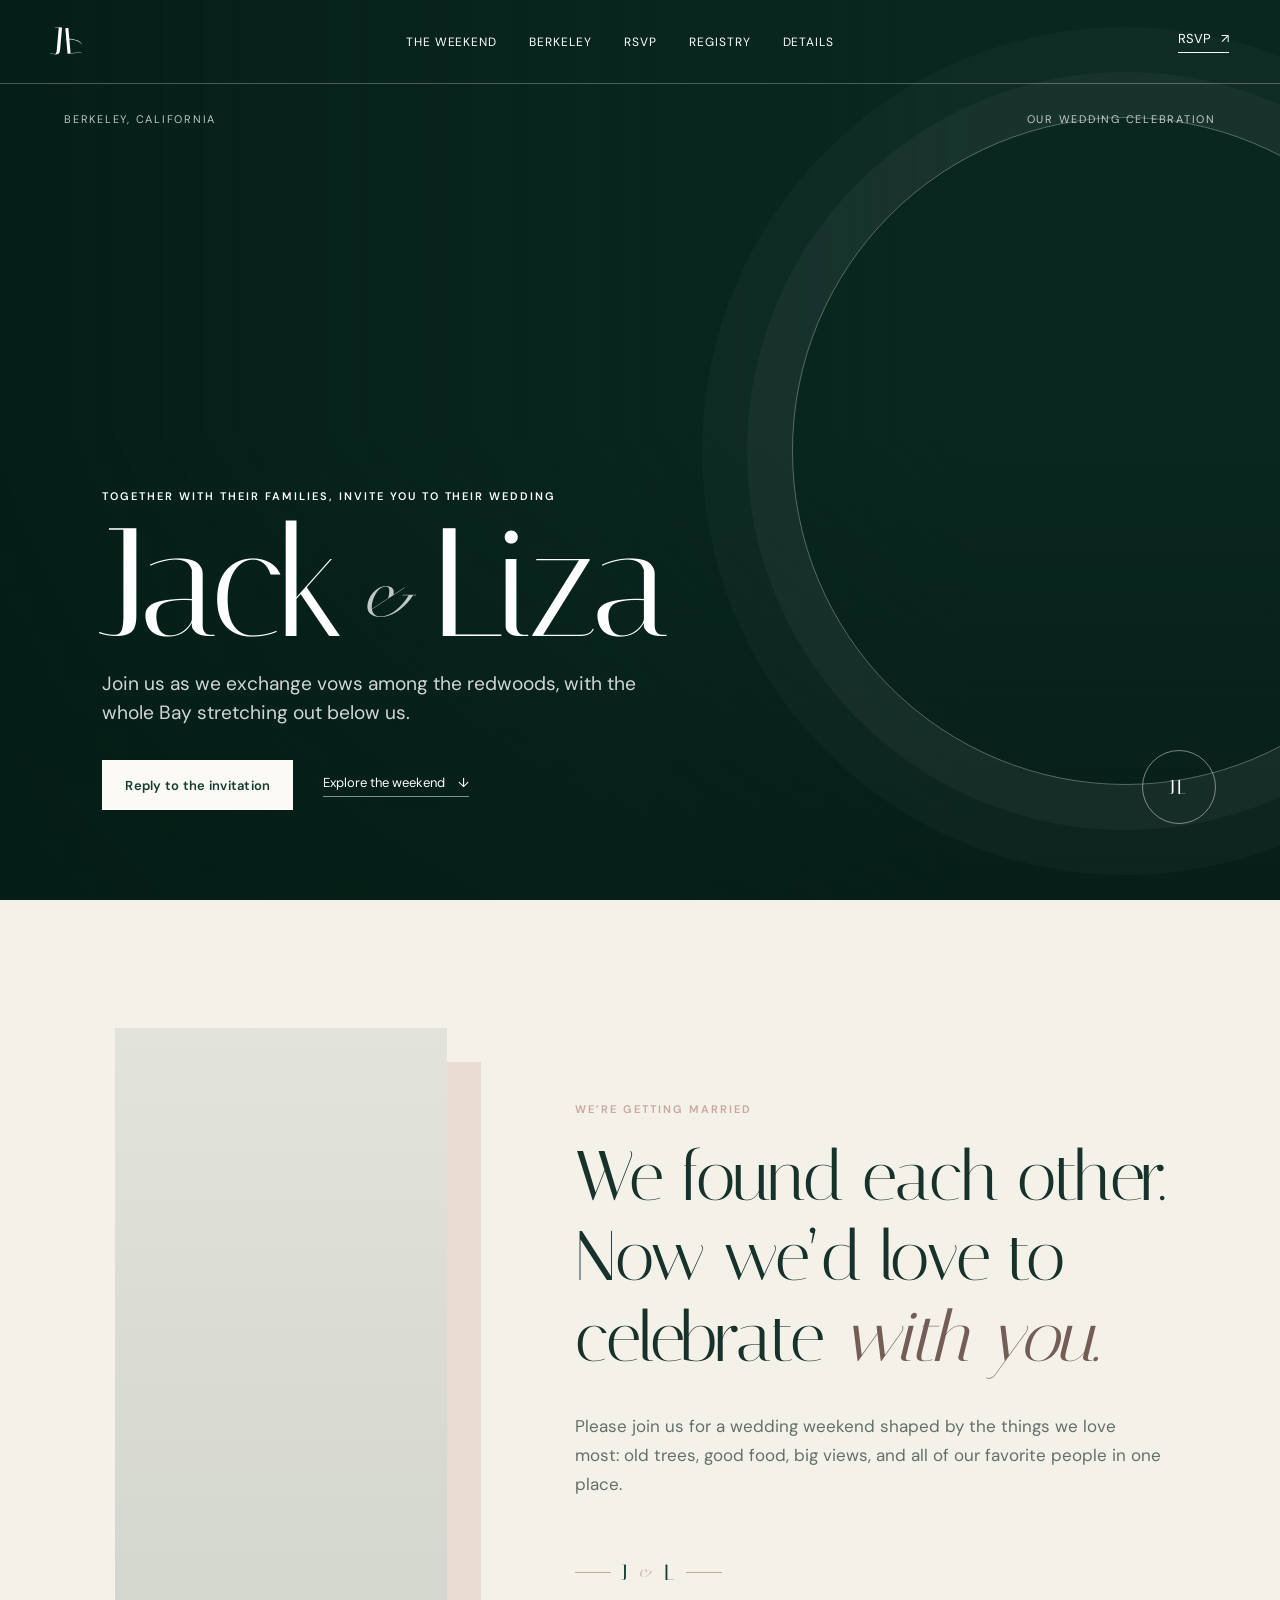
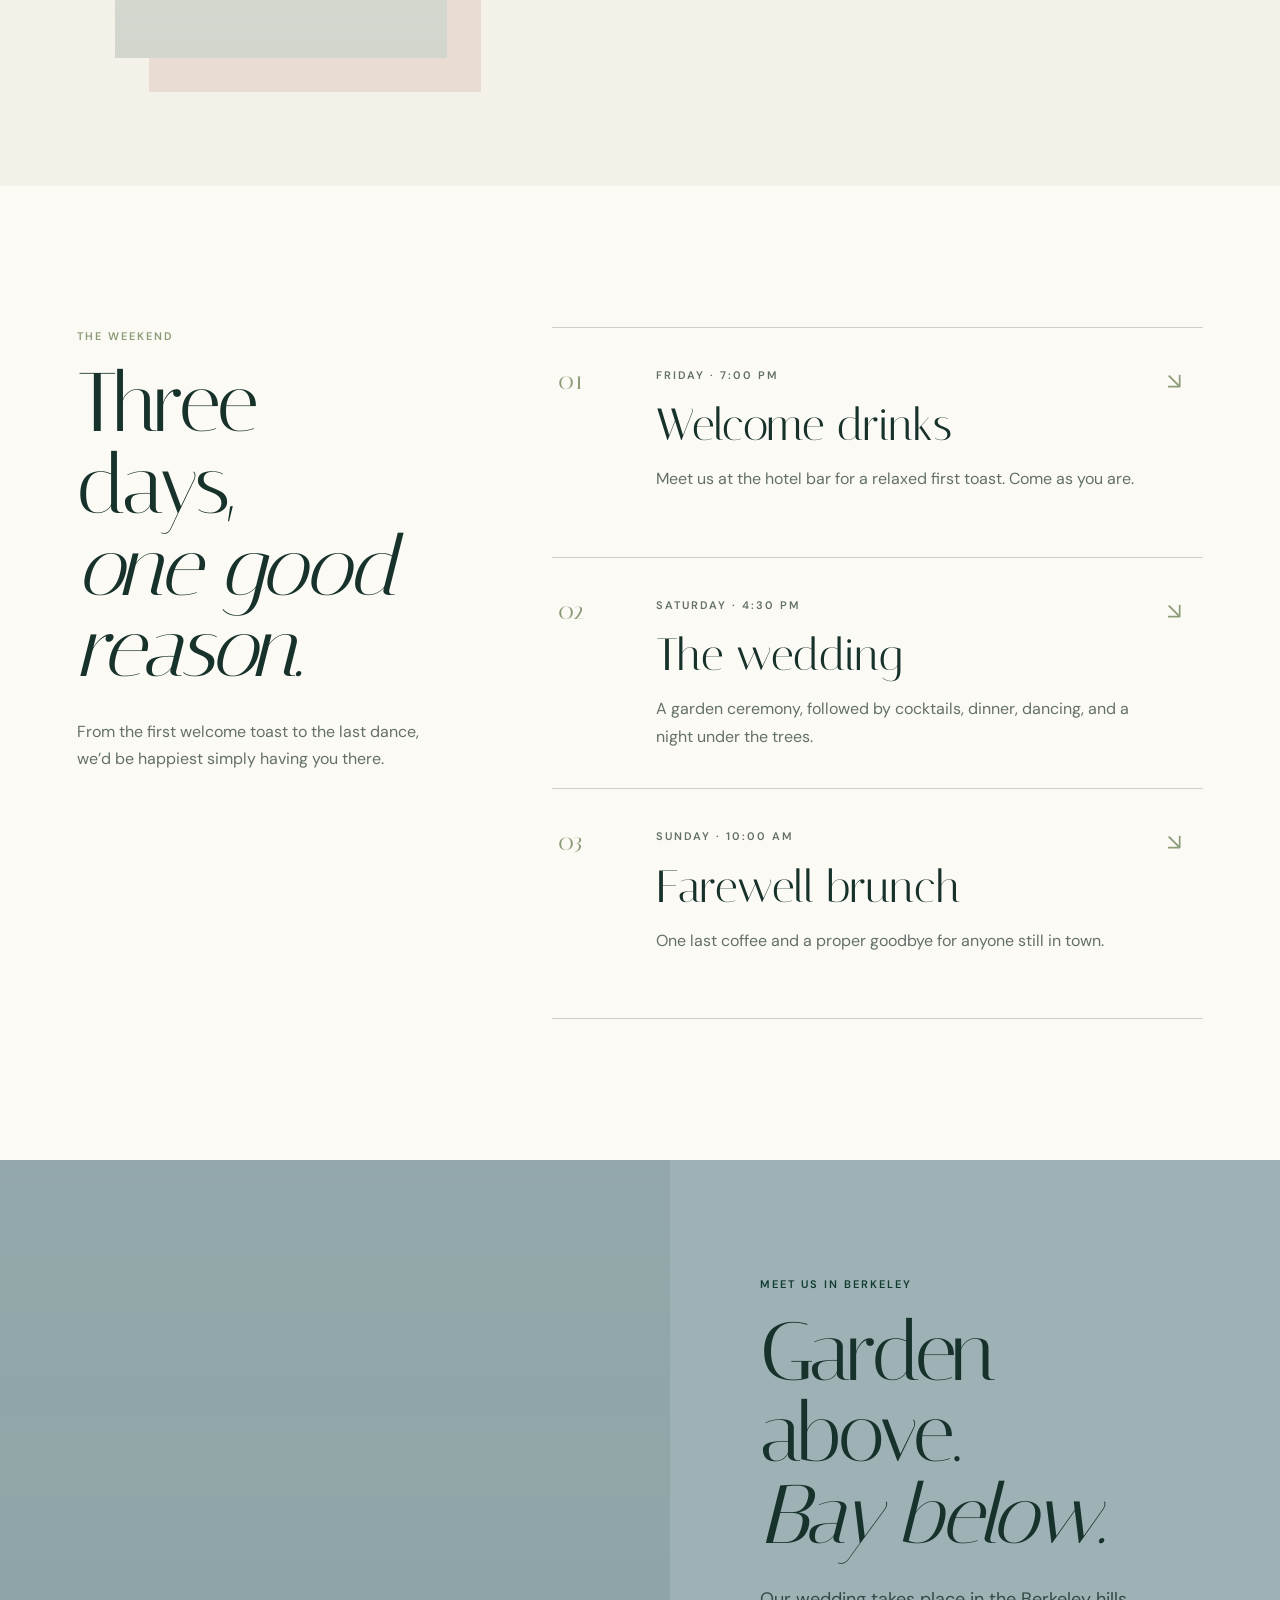
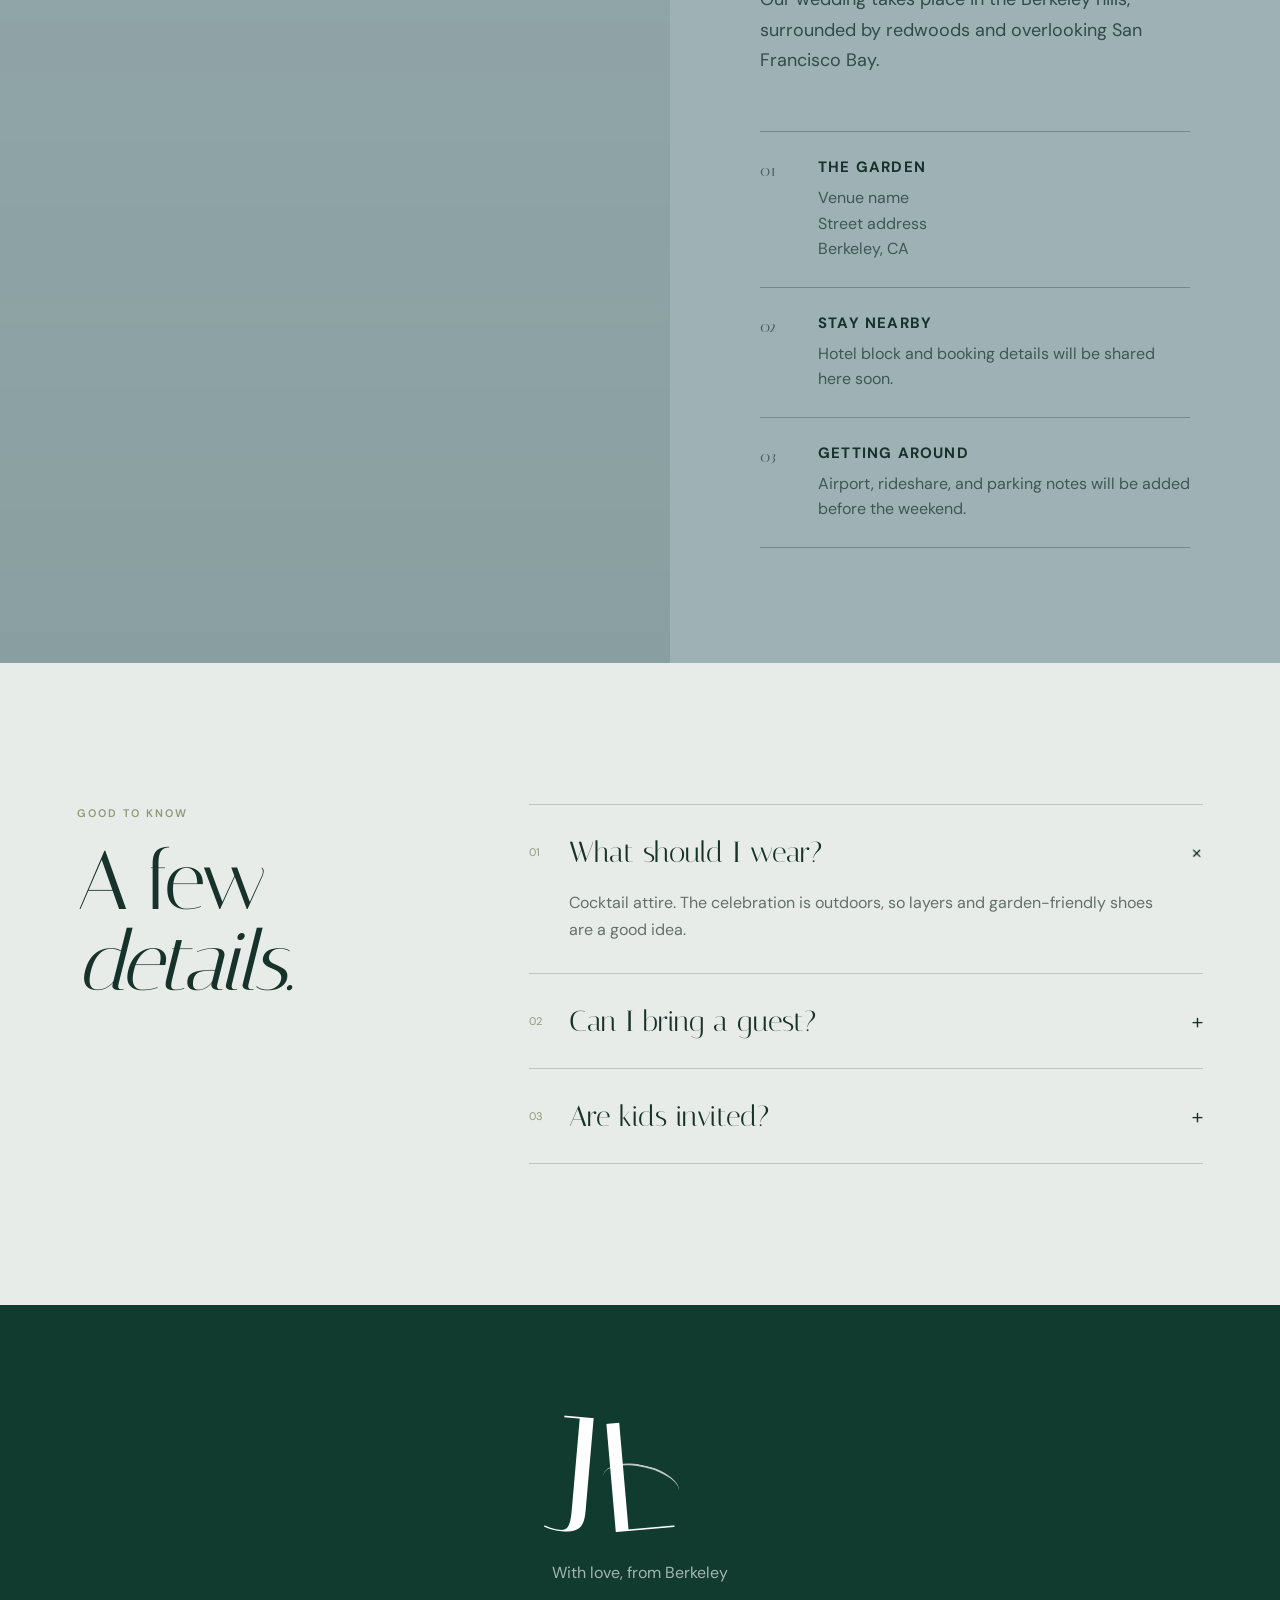
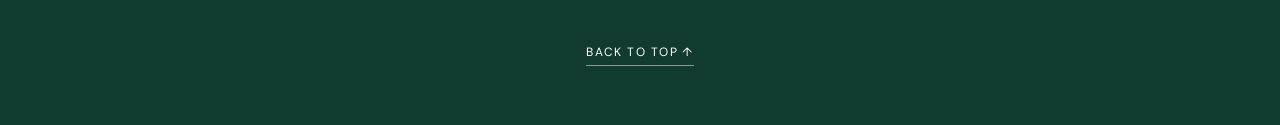
==== index.html @ 065ea99e "jl" ====
<!doctype html>
<html lang="en">
<head>
  <meta charset="utf-8" />
  <meta name="viewport" content="width=device-width, initial-scale=1" />
  <title>Jack &amp; Liza — Berkeley, California</title>
  <meta name="description" content="Join Jack and Liza for a garden celebration in Berkeley, California." />
  <meta name="theme-color" content="#153d31" />
  <link rel="preconnect" href="https://fonts.googleapis.com">
  <link rel="preconnect" href="https://fonts.gstatic.com" crossorigin>
  <link href="https://fonts.googleapis.com/css2?family=DM+Sans:wght@400;500;600&amp;family=Italiana&amp;display=swap" rel="stylesheet">
  <link rel="stylesheet" href="./styles.css" />
</head>
<body>
  <div class="page-progress" aria-hidden="true"><span></span></div>
  <header class="site-header">
    <a class="brand" href="#home" aria-label="Jack and Liza — home">
      <span class="monogram monogram-header" aria-hidden="true"><span class="monogram-j">J</span><span class="monogram-l">L</span><span class="monogram-knot"></span></span>
    </a>
    <button class="menu-toggle" type="button" aria-expanded="false" aria-controls="primary-nav">
      <span></span><span></span><span></span><span class="sr-only">Open menu</span>
    </button>
    <nav class="nav" id="primary-nav" aria-label="Primary navigation">
      <a href="#schedule">The weekend</a>
      <a href="#travel">Berkeley</a>
      <a href="./rsvp.html">RSVP</a>
      <a href="./registry.html">Registry</a>
      <a href="#faq">Details</a>
    </nav>
    <a class="text-button guest-code" href="./rsvp.html">RSVP <span>↗</span></a>
  </header>

  <main>
    <section id="home" class="hero">
      <div class="hero-image" role="img" aria-label="Sunlight filtering through a grove of tall redwood trees"></div>
      <div class="hero-wash" aria-hidden="true"></div>
      <div class="hero-topline">
        <span>Berkeley, California</span>
        <span>Our wedding celebration</span>
      </div>
      <div class="hero-content">
        <p class="eyebrow">Together with their families, invite you to their wedding</p>
        <h1><span>Jack</span><em>&amp;</em><span>Liza</span></h1>
        <p class="hero-copy">Join us as we exchange vows among the redwoods, with the whole Bay stretching out below us.</p>
        <div class="hero-actions">
          <a class="button button-light" href="./rsvp.html">Reply to the invitation</a>
          <a class="quiet-link" href="#schedule">Explore the weekend <span>↓</span></a>
        </div>
      </div>
      <div class="hero-mark" aria-hidden="true">JL</div>
    </section>

    <section class="invitation-note reveal">
      <div class="invitation-portrait" role="img" aria-label="A newly married couple walking together outdoors"></div>
      <div class="invitation-copy">
        <p class="eyebrow">We’re getting married</p>
        <p class="statement">We found each other.<br>Now we’d love to celebrate <i>with you.</i></p>
        <p class="invitation-body">Please join us for a wedding weekend shaped by the things we love most: old trees, good food, big views, and all of our favorite people in one place.</p>
        <span class="flourish" aria-hidden="true">J <i>&amp;</i> L</span>
      </div>
    </section>

    <section id="schedule" class="section schedule-section">
      <div class="section-intro reveal">
        <p class="eyebrow">The weekend</p>
        <h2>Three days,<br><i>one good reason.</i></h2>
        <p>From the first welcome toast to the last dance, we’d be happiest simply having you there.</p>
      </div>
      <div class="timeline">
        <article class="timeline-item reveal">
          <div class="day-number">01</div>
          <div class="timeline-copy">
            <p class="eyebrow">Friday · 7:00 PM</p>
            <h3>Welcome drinks</h3>
            <p>Meet us at the hotel bar for a relaxed first toast. Come as you are.</p>
          </div>
          <span class="timeline-arrow" aria-hidden="true">↘</span>
        </article>
        <article class="timeline-item reveal">
          <div class="day-number">02</div>
          <div class="timeline-copy">
            <p class="eyebrow">Saturday · 4:30 PM</p>
            <h3>The wedding</h3>
            <p>A garden ceremony, followed by cocktails, dinner, dancing, and a night under the trees.</p>
          </div>
          <span class="timeline-arrow" aria-hidden="true">↘</span>
        </article>
        <article class="timeline-item reveal">
          <div class="day-number">03</div>
          <div class="timeline-copy">
            <p class="eyebrow">Sunday · 10:00 AM</p>
            <h3>Farewell brunch</h3>
            <p>One last coffee and a proper goodbye for anyone still in town.</p>
          </div>
          <span class="timeline-arrow" aria-hidden="true">↘</span>
        </article>
      </div>
    </section>

    <section id="travel" class="travel-section">
      <div class="bay-image" role="img" aria-label="The Golden Gate Bridge and San Francisco Bay"></div>
      <div class="travel-panel reveal">
        <p class="eyebrow">Meet us in Berkeley</p>
        <h2>Garden above.<br><i>Bay below.</i></h2>
        <p class="travel-lede">Our wedding takes place in the Berkeley hills, surrounded by redwoods and overlooking San Francisco Bay.</p>
        <div class="travel-details">
          <article>
            <span>01</span>
            <div><h3>The garden</h3><p>Venue name<br>Street address<br>Berkeley, CA</p></div>
          </article>
          <article>
            <span>02</span>
            <div><h3>Stay nearby</h3><p>Hotel block and booking details will be shared here soon.</p></div>
          </article>
          <article>
            <span>03</span>
            <div><h3>Getting around</h3><p>Airport, rideshare, and parking notes will be added before the weekend.</p></div>
          </article>
        </div>
      </div>
    </section>

    <section id="faq" class="section faq-section">
      <div class="faq-heading reveal">
        <p class="eyebrow">Good to know</p>
        <h2>A few<br><i>details.</i></h2>
      </div>
      <div class="faq-list reveal">
        <details open><summary><span>01</span>What should I wear?<i>+</i></summary><p>Cocktail attire. The celebration is outdoors, so layers and garden-friendly shoes are a good idea.</p></details>
        <details><summary><span>02</span>Can I bring a guest?<i>+</i></summary><p>Please check your invitation or RSVP code details.</p></details>
        <details><summary><span>03</span>Are kids invited?<i>+</i></summary><p>Please check the names listed with your invitation.</p></details>
      </div>
    </section>
  </main>

  <footer class="footer">
    <div class="footer-monogram" aria-label="Jack and Liza"><span class="monogram monogram-footer" aria-hidden="true"><span class="monogram-j">J</span><span class="monogram-l">L</span><span class="monogram-knot"></span></span></div>
    <p>With love, from Berkeley</p>
    <a href="#home">Back to top ↑</a>
  </footer>
  <script src="./script.js" type="module"></script>
</body>
</html>
---- styles.css ----
:root {
  --forest: #123b30;
  --forest-deep: #0a2a22;
  --moss: #8c9b78;
  --bay: #9eb2b5;
  --rose: #c8a79c;
  --fog: #e8ece8;
  --paper: #f4f1e9;
  --ivory: #fcfaf4;
  --ink: #17312b;
  --muted: #63706a;
  --line: rgba(23, 49, 43, 0.2);
  --serif: "Italiana", "Times New Roman", serif;
  --sans: "DM Sans", system-ui, sans-serif;
  color-scheme: light;
}

* { box-sizing: border-box; }
[hidden] { display: none !important; }
html { scroll-behavior: smooth; }
main section[id] { scroll-margin-top: 68px; }
body { margin: 0; background: var(--paper); color: var(--ink); font-family: var(--sans); font-size: 16px; }
body.menu-open { overflow: hidden; }
a { color: inherit; text-decoration: none; }
button, input, textarea, select { font: inherit; }
button, a { -webkit-tap-highlight-color: transparent; }
button:focus-visible, a:focus-visible, input:focus-visible, textarea:focus-visible, select:focus-visible, summary:focus-visible { outline: 2px solid var(--rose); outline-offset: 3px; }
img { max-width: 100%; }
h1, h2, h3, p { margin-top: 0; }
h1, h2 { font-family: var(--serif); font-weight: 400; }
p { color: var(--muted); line-height: 1.7; }
i, em { font-weight: inherit; }
.sr-only { position: absolute; width: 1px; height: 1px; padding: 0; margin: -1px; overflow: hidden; clip: rect(0,0,0,0); white-space: nowrap; border: 0; }

.page-progress { position: fixed; inset: 0 0 auto; height: 3px; z-index: 100; pointer-events: none; }
.page-progress span { display: block; height: 100%; width: 0; background: #d6dfc9; }

.site-header {
  position: fixed; inset: 0 0 auto; z-index: 50; height: 84px; padding: 0 clamp(20px, 4vw, 64px);
  display: grid; grid-template-columns: 100px 1fr 140px; align-items: center; color: white;
  border-bottom: 1px solid rgba(255,255,255,.28); transition: background .35s, color .35s, height .35s, border-color .35s;
}
.site-header.scrolled { height: 68px; color: var(--ink); background: rgba(244,241,233,.94); border-color: var(--line); backdrop-filter: blur(14px); }
.brand { width: 54px; height: 46px; display: flex; align-items: center; color: inherit; }
.monogram { position: relative; display: inline-block; width: 1.14em; height: 1em; color: inherit; font-family: var(--serif); line-height: 1; }
.monogram-header { font-size: 39px; }
.monogram-j, .monogram-l { position: absolute; top: 0; display: block; font-size: 1em; font-weight: 400; line-height: 1; transform-origin: 50% 90%; }
.monogram-j { left: 0; z-index: 2; transform: rotate(5deg); }
.monogram-l { left: .39em; top: .04em; z-index: 1; font-size: .94em; transform: rotate(-5deg); }
.monogram-knot { position: absolute; left: .34em; top: .43em; z-index: 3; width: .47em; height: .23em; border-top: max(1px, .018em) solid currentColor; border-radius: 50%; opacity: .72; transform: rotate(13deg); }
.nav { display: flex; justify-content: center; gap: clamp(16px, 2.5vw, 38px); font-size: 12px; letter-spacing: .08em; text-transform: uppercase; }
.nav a { position: relative; }
.nav a::after { content: ""; position: absolute; left: 0; bottom: -6px; width: 100%; height: 1px; background: currentColor; transform: scaleX(0); transform-origin: right; transition: transform .25s; }
.nav a:hover::after, .nav a:focus-visible::after { transform: scaleX(1); transform-origin: left; }
.nav a[aria-current="page"]::after { transform: scaleX(1); }
.text-button { padding: 0 0 5px; justify-self: end; color: inherit; background: transparent; border: 0; border-bottom: 1px solid currentColor; cursor: pointer; font-size: 13px; }
.text-button span { margin-left: 7px; }
.menu-toggle { display: none; }

.hero { position: relative; min-height: 100svh; display: flex; align-items: flex-end; overflow: hidden; background: var(--forest-deep); color: white; isolation: isolate; }
.hero-image { position: absolute; inset: 0; z-index: -3; background: url("https://images.unsplash.com/photo-1448375240586-882707db888b?auto=format&fit=crop&w=2200&q=88") center 58% / cover no-repeat; transform: scale(1.03); animation: settle 1.6s cubic-bezier(.2,.7,.2,1) both; }
.hero-wash { position: absolute; inset: 0; z-index: -2; background: linear-gradient(90deg, rgba(4,29,22,.83) 0%, rgba(6,32,25,.49) 47%, rgba(8,23,20,.17) 76%), linear-gradient(0deg, rgba(4,24,19,.56), transparent 52%); }
.hero::after { content: ""; position: absolute; z-index: -1; width: min(52vw, 760px); aspect-ratio: 1; right: -14%; top: 13%; border: 1px solid rgba(255,255,255,.32); border-radius: 50%; box-shadow: 0 0 0 45px rgba(255,255,255,.035), 0 0 0 90px rgba(255,255,255,.025); }
.hero-topline { position: absolute; top: 112px; left: clamp(20px, 5vw, 76px); right: clamp(20px, 5vw, 76px); display: flex; justify-content: space-between; font-size: 11px; letter-spacing: .16em; text-transform: uppercase; color: rgba(255,255,255,.74); }
.hero-content { width: min(900px, 80vw); padding: 0 0 clamp(70px, 10vh, 120px) clamp(20px, 8vw, 126px); }
.eyebrow { margin-bottom: 18px; color: inherit; font-size: 11px; font-weight: 600; letter-spacing: .18em; text-transform: uppercase; }
.hero h1 { margin: 0 0 25px; display: flex; align-items: baseline; gap: clamp(14px, 2vw, 34px); font-size: clamp(76px, 12vw, 178px); line-height: .78; letter-spacing: -.045em; }
.hero h1 em { font-size: .36em; opacity: .75; transform: translateY(-.35em); }
.hero-copy { max-width: 580px; color: rgba(255,255,255,.82); font-size: clamp(17px, 1.5vw, 22px); line-height: 1.55; }
.hero-actions { margin-top: 32px; display: flex; align-items: center; gap: 30px; flex-wrap: wrap; }
.button { min-height: 50px; padding: 0 22px; display: inline-flex; align-items: center; justify-content: center; gap: 28px; border: 1px solid transparent; cursor: pointer; font-size: 13px; font-weight: 600; letter-spacing: .02em; transition: transform .2s, background .2s, color .2s; }
.button:hover { transform: translateY(-2px); }
.button-light { background: var(--ivory); color: var(--forest); }
.button-dark { background: var(--forest); color: white; }
.quiet-link { font-size: 13px; border-bottom: 1px solid rgba(255,255,255,.5); padding-bottom: 5px; }
.quiet-link span { margin-left: 10px; }
.hero-mark { position: absolute; right: clamp(20px, 5vw, 76px); bottom: clamp(30px, 6vw, 76px); display: grid; place-items: center; width: 74px; aspect-ratio: 1; border: 1px solid rgba(255,255,255,.45); border-radius: 50%; font-family: var(--serif); font-size: 20px; letter-spacing: .08em; }

.invitation-note { min-height: 86vh; padding: clamp(70px, 10vw, 150px) clamp(20px, 9vw, 140px); display: grid; grid-template-columns: minmax(260px, .72fr) 1.28fr; gap: clamp(55px, 10vw, 150px); align-items: center; background: var(--paper); }
.invitation-portrait { min-height: 630px; background: linear-gradient(rgba(18,59,48,.08), rgba(18,59,48,.15)), url("https://images.unsplash.com/photo-1519741497674-611481863552?auto=format&fit=crop&w=1100&q=86") center / cover; box-shadow: 34px 34px 0 rgba(200,167,156,.28); }
.invitation-copy { max-width: 760px; }
.invitation-note .eyebrow { color: var(--rose); }
.statement { margin: 0; color: var(--ink); font-family: var(--serif); font-size: clamp(40px, 5.5vw, 76px); line-height: 1.14; letter-spacing: -.025em; }
.statement i { color: #745d56; }
.invitation-body { max-width: 590px; margin-top: 34px; font-size: 17px; }
.flourish { margin-top: 44px; display: inline-flex; align-items: center; gap: 10px; color: var(--forest); font-family: var(--serif); font-size: 22px; letter-spacing: .08em; }
.flourish::before, .flourish::after { content: ""; width: 36px; height: 1px; background: var(--rose); }
.flourish i { font-size: .65em; color: var(--rose); }

.section { padding: clamp(80px, 11vw, 160px) clamp(20px, 6vw, 96px); }
.schedule-section { display: grid; grid-template-columns: minmax(270px, .8fr) 1.5fr; gap: clamp(60px, 10vw, 160px); background: var(--ivory); }
.section-intro { position: sticky; top: 130px; align-self: start; }
.section-intro .eyebrow { color: var(--moss); }
.section-intro h2, .travel-panel h2, .rsvp-heading h2, .faq-heading h2 { margin-bottom: 28px; font-size: clamp(50px, 6.5vw, 92px); line-height: .98; letter-spacing: -.035em; }
.section-intro > p:last-child { max-width: 360px; }
.timeline { border-top: 1px solid var(--line); }
.timeline-item { min-height: 230px; padding: 38px 6px; display: grid; grid-template-columns: 70px 1fr 30px; gap: 28px; align-items: start; border-bottom: 1px solid var(--line); }
.day-number { color: var(--moss); font-family: var(--serif); font-size: 25px; }
.timeline-copy .eyebrow { margin-bottom: 14px; color: var(--muted); }
.timeline-copy h3 { margin-bottom: 14px; font-family: var(--serif); font-size: clamp(31px, 3.5vw, 50px); font-weight: 400; }
.timeline-copy p:last-child { max-width: 500px; margin-bottom: 0; }
.timeline-arrow { color: var(--moss); font-size: 23px; transition: transform .25s; }
.timeline-item:hover .timeline-arrow { transform: translate(5px, 5px); }

.travel-section { min-height: 900px; display: grid; grid-template-columns: 1.1fr 1fr; background: var(--bay); }
.bay-image { min-height: 700px; background: linear-gradient(rgba(22,51,48,.08),rgba(22,51,48,.15)), url("https://images.unsplash.com/photo-1501594907352-04cda38ebc29?auto=format&fit=crop&w=1600&q=88") center / cover; }
.travel-panel { padding: clamp(70px, 9vw, 135px) clamp(30px, 7vw, 105px); align-self: center; }
.travel-panel .eyebrow { color: var(--forest); }
.travel-lede { max-width: 530px; color: rgba(23,49,43,.8); font-size: 18px; }
.travel-details { margin-top: 55px; border-top: 1px solid rgba(23,49,43,.3); }
.travel-details article { padding: 25px 0; display: grid; grid-template-columns: 46px 1fr; gap: 12px; border-bottom: 1px solid rgba(23,49,43,.3); }
.travel-details article > span { padding-top: 4px; font-family: var(--serif); color: rgba(23,49,43,.65); }
.travel-details h3 { margin-bottom: 8px; font-size: 15px; text-transform: uppercase; letter-spacing: .08em; }
.travel-details p { margin: 0; color: rgba(23,49,43,.7); line-height: 1.6; }

.rsvp-section { display: grid; grid-template-columns: .72fr 1.28fr; gap: clamp(50px, 9vw, 140px); align-items: start; background: var(--forest-deep); color: white; }
.rsvp-heading { position: sticky; top: 120px; }
.rsvp-heading > p:not(.eyebrow) { color: rgba(255,255,255,.65); max-width: 400px; }
.light-text { margin-top: 18px; color: white; justify-self: start; }
.panel-form { padding: clamp(28px, 4vw, 54px); display: grid; gap: 22px; background: var(--ivory); color: var(--ink); }
.form-section-label { margin-top: 16px; padding-bottom: 12px; display: flex; gap: 14px; border-bottom: 1px solid var(--line); color: var(--forest); font-size: 12px; font-weight: 600; letter-spacing: .12em; text-transform: uppercase; }
.form-section-label:first-of-type { margin-top: 0; }
.form-section-label span { color: var(--moss); }
.field-pair { display: grid; grid-template-columns: 1fr 1fr; gap: 18px; }
.field-triplet { display: grid; grid-template-columns: 1.3fr .5fr .7fr; gap: 18px; }
label { display: grid; gap: 8px; color: var(--ink); font-size: 12px; font-weight: 600; letter-spacing: .04em; }
label small { display: inline; color: var(--muted); font-size: 10px; font-weight: 400; }
input, textarea, select { width: 100%; min-height: 48px; padding: 12px 2px; color: var(--ink); background: transparent; border: 0; border-bottom: 1px solid #a8aca4; border-radius: 0; outline: 0; }
input:focus, textarea:focus, select:focus { border-color: var(--forest); box-shadow: 0 1px 0 var(--forest); outline-offset: 1px; }
textarea { resize: vertical; }
.hp-field { position: absolute; left: -9999px; opacity: 0; }
.full { width: 100%; }
.panel-form .button { margin-top: 10px; }
.form-status { min-height: 24px; margin: 0; color: var(--forest); font-weight: 600; white-space: pre-wrap; overflow-wrap: anywhere; }
.form-status.error { color: #9b362b; }

.registry-section { background: var(--paper); }
.section-heading-row { margin-bottom: 55px; display: flex; align-items: end; justify-content: space-between; gap: 30px; }
.section-heading-row h2 { margin-bottom: 12px; font-size: clamp(48px, 6vw, 78px); line-height: 1; }
.section-heading-row > div > p:last-child { max-width: 550px; }
.outline-button { min-height: 46px; padding: 0 18px; color: var(--ink); background: transparent; border: 1px solid var(--line); cursor: pointer; }
.registry-grid { display: grid; grid-template-columns: repeat(3, minmax(0, 1fr)); gap: 22px; }
.registry-card { overflow: hidden; display: flex; flex-direction: column; min-height: 100%; background: var(--ivory); }
.registry-card img { width: 100%; aspect-ratio: 4 / 3; object-fit: cover; background: #dddcd5; filter: saturate(.72); transition: transform .6s, filter .4s; }
.registry-card:hover img { transform: scale(1.025); filter: saturate(1); }
.registry-card-body { padding: 23px; display: grid; gap: 12px; flex: 1; }
.registry-card-body h3 { margin-bottom: 2px; font-family: var(--serif); font-size: 25px; font-weight: 400; }
.registry-meta { display: flex; justify-content: space-between; gap: 12px; color: var(--muted); font-size: 13px; }
.registry-card button { margin-top: auto; }
.registry-actions { display: flex; gap: 10px; flex-wrap: wrap; justify-content: flex-end; }
.registry-empty { padding: clamp(45px, 7vw, 80px); max-width: 720px; background: var(--ivory); border: 1px solid var(--line); }
.registry-empty h3 { margin-bottom: 12px; font-family: var(--serif); font-size: clamp(30px, 4vw, 46px); font-weight: 400; }
.registry-empty p:last-child { margin-bottom: 0; }

.inner-page { background: var(--fog); }
.inner-page .site-header { color: var(--ink); background: rgba(244,241,233,.96); border-color: var(--line); backdrop-filter: blur(14px); }
.private-page-main { padding-top: 68px; }
.private-hero { min-height: calc(100svh - 68px); padding: clamp(90px, 11vw, 150px) clamp(22px, 7vw, 110px); display: grid; grid-template-columns: minmax(360px, 1fr) minmax(380px, 520px); gap: clamp(55px, 10vw, 150px); align-items: center; color: white; background: radial-gradient(circle at 18% 18%, rgba(158,178,181,.18), transparent 28%), linear-gradient(135deg, var(--forest) 0%, var(--forest-deep) 72%); overflow: hidden; position: relative; isolation: isolate; }
.private-hero::after { content: ""; position: absolute; z-index: -1; width: min(52vw, 760px); aspect-ratio: 1; left: -24%; bottom: -48%; border: 1px solid rgba(255,255,255,.13); border-radius: 50%; box-shadow: 0 0 0 55px rgba(255,255,255,.025), 0 0 0 110px rgba(255,255,255,.018); }
.private-hero > div > .eyebrow { color: var(--rose); }
.private-hero h1 { margin-bottom: 28px; font-size: clamp(66px, 9vw, 126px); line-height: .88; letter-spacing: -.045em; }
.private-hero > div > p:last-child { max-width: 520px; color: rgba(255,255,255,.68); font-size: 18px; }
.access-gate { min-height: 500px; padding: clamp(34px, 5vw, 60px); display: flex; flex-direction: column; justify-content: center; color: var(--ink); background: var(--ivory); box-shadow: 36px 36px 0 rgba(158,178,181,.16); }
.access-gate .eyebrow { color: var(--moss); }
.access-gate h2 { margin-bottom: 18px; font-size: clamp(40px, 5vw, 62px); line-height: 1.02; }
.access-gate .button { margin-top: 18px; align-self: flex-start; background: var(--forest); color: white; }
.gate-number { width: 44px; height: 44px; margin-bottom: 48px; display: grid; place-items: center; border: 1px solid var(--line); border-radius: 50%; color: var(--moss); font-family: var(--serif); }
.gate-status { min-height: 26px; margin: 18px 0 0; color: var(--forest); font-weight: 600; }
.gate-status.error { color: #9b362b; }
.private-content { min-height: 80vh; }
.compact-footer { min-height: 330px; }
.compact-footer .footer-monogram { font-size: clamp(68px, 9vw, 110px); }

.faq-section { display: grid; grid-template-columns: .65fr 1.35fr; gap: clamp(50px, 10vw, 160px); background: var(--fog); }
.faq-heading .eyebrow { color: var(--moss); }
.faq-list { border-top: 1px solid var(--line); }
details { border-bottom: 1px solid var(--line); }
summary { min-height: 94px; display: grid; grid-template-columns: 40px 1fr 30px; align-items: center; list-style: none; cursor: pointer; font-family: var(--serif); font-size: clamp(22px, 2.3vw, 31px); }
summary::-webkit-details-marker { display: none; }
summary span { font-family: var(--sans); color: var(--moss); font-size: 11px; }
summary i { justify-self: end; font-family: var(--sans); font-size: 22px; font-style: normal; font-weight: 300; transition: transform .2s; }
details[open] summary i { transform: rotate(45deg); }
details p { margin: -10px 30px 30px 40px; max-width: 600px; }

.code-dialog { width: min(520px, calc(100vw - 32px)); padding: 0; color: var(--ink); background: var(--ivory); border: 0; border-radius: 0; box-shadow: 0 30px 90px rgba(6,28,22,.35); }
.code-dialog::backdrop { background: rgba(5,29,23,.7); backdrop-filter: blur(5px); }
.code-box { padding: clamp(30px, 6vw, 58px); display: grid; gap: 17px; position: relative; }
.code-box h2 { margin-bottom: 0; font-size: clamp(42px, 8vw, 66px); line-height: 1; }
.dialog-close { position: absolute; top: 18px; right: 18px; width: 36px; height: 36px; color: var(--ink); background: transparent; border: 1px solid var(--line); border-radius: 50%; cursor: pointer; font-size: 22px; }
.footer { min-height: 420px; padding: 80px 6vw 50px; display: flex; flex-direction: column; align-items: center; justify-content: center; color: white; background: var(--forest); text-align: center; }
.footer-monogram { height: clamp(100px, 13vw, 165px); display: grid; place-items: center; }
.monogram-footer { font-size: clamp(105px, 13vw, 165px); }
.footer p { color: rgba(255,255,255,.62); }
.footer a { margin-top: 42px; padding-bottom: 5px; border-bottom: 1px solid rgba(255,255,255,.5); font-size: 12px; text-transform: uppercase; letter-spacing: .12em; }

.reveal { opacity: 0; transform: translateY(28px); transition: opacity .75s ease, transform .75s cubic-bezier(.2,.7,.2,1); }
.reveal.visible { opacity: 1; transform: none; }
@keyframes settle { from { transform: scale(1.1); opacity: .4; } to { transform: scale(1.03); opacity: 1; } }

@media (max-width: 900px) {
  .site-header { height: 70px; grid-template-columns: 1fr auto; }
  .site-header.scrolled { height: 62px; }
  .guest-code { display: none; }
  .menu-toggle { width: 38px; height: 38px; padding: 9px 5px; display: grid; align-content: center; gap: 5px; color: inherit; background: transparent; border: 0; cursor: pointer; }
  .menu-toggle > span:not(.sr-only) { display: block; height: 1px; background: currentColor; transition: transform .25s, opacity .2s; }
  .menu-toggle[aria-expanded="true"] > span:nth-child(1) { transform: translateY(6px) rotate(45deg); }
  .menu-toggle[aria-expanded="true"] > span:nth-child(2) { opacity: 0; }
  .menu-toggle[aria-expanded="true"] > span:nth-child(3) { transform: translateY(-6px) rotate(-45deg); }
  .nav { position: fixed; inset: 0 0 auto; z-index: -1; height: 100svh; padding: 120px 30px 50px; display: flex; flex-direction: column; justify-content: center; gap: 20px; color: white; background: var(--forest-deep); transform: translateY(-100%); overflow: hidden; transition: transform .45s cubic-bezier(.6,0,.2,1); font-family: var(--serif); font-size: clamp(36px, 10vw, 58px); text-transform: none; letter-spacing: -.02em; }
  .nav.open { transform: translateY(0); }
  body.menu-open .site-header { height: 70px; color: white; background: transparent; border-color: rgba(255,255,255,.28); backdrop-filter: none; }
  .nav a::after { display: none; }
  .hero-topline span:last-child { display: none; }
  .hero-content { width: 100%; padding-left: 24px; padding-right: 24px; }
  .hero h1 { flex-wrap: wrap; gap: 7px 17px; font-size: clamp(72px, 23vw, 130px); }
  .hero h1 em { font-size: .3em; }
  .hero-mark { display: none; }
  .invitation-note { grid-template-columns: 1fr; }
  .invitation-portrait { min-height: 65vw; width: min(620px, 88%); }
  .schedule-section, .rsvp-section, .faq-section { grid-template-columns: 1fr; }
  .section-intro, .rsvp-heading { position: static; }
  .travel-section { grid-template-columns: 1fr; }
  .bay-image { min-height: 58vw; }
  .registry-grid { grid-template-columns: repeat(2, 1fr); }
  .private-hero { grid-template-columns: 1fr; }
  .private-hero > div { max-width: 720px; }
  .access-gate { width: min(620px, 100%); }
}

@media (max-width: 600px) {
  .hero { min-height: 780px; }
  .hero-image { background-position: 58% center; }
  .hero h1 { display: grid; grid-template-columns: auto auto; justify-content: start; }
  .hero h1 span:last-child { grid-column: 1 / -1; }
  .hero-actions { align-items: flex-start; flex-direction: column; gap: 22px; }
  .invitation-note { min-height: 0; padding: 80px 22px 95px; gap: 70px; }
  .invitation-portrait { min-height: 112vw; width: calc(100% - 22px); box-shadow: 22px 22px 0 rgba(200,167,156,.28); }
  .section { padding-left: 22px; padding-right: 22px; }
  .timeline-item { grid-template-columns: 48px 1fr; gap: 16px; }
  .timeline-arrow { display: none; }
  .travel-panel { padding: 70px 24px; }
  .bay-image { min-height: 430px; }
  .rsvp-section { padding-left: 16px; padding-right: 16px; }
  .rsvp-heading { padding: 0 8px; }
  .panel-form { padding: 28px 20px; }
  .field-pair, .field-triplet { grid-template-columns: 1fr; }
  .section-heading-row { align-items: flex-start; flex-direction: column; }
  .registry-grid { grid-template-columns: 1fr; }
  .registry-actions { justify-content: flex-start; }
  .private-page-main { padding-top: 62px; }
  .private-hero { min-height: 0; padding: 86px 22px 100px; gap: 60px; }
  .private-hero h1 { font-size: clamp(62px, 20vw, 88px); }
  .private-hero > div > p:last-child { font-size: 16px; }
  .access-gate { min-height: 440px; padding: 34px 26px; box-shadow: 20px 20px 0 rgba(158,178,181,.16); }
  .gate-number { margin-bottom: 35px; }
  summary { grid-template-columns: 34px 1fr 24px; min-height: 84px; }
  details p { margin-left: 34px; }
}

@media (prefers-reduced-motion: reduce) {
  html { scroll-behavior: auto; }
  *, *::before, *::after { animation-duration: .01ms !important; animation-iteration-count: 1 !important; transition-duration: .01ms !important; }
  .reveal { opacity: 1; transform: none; }
}
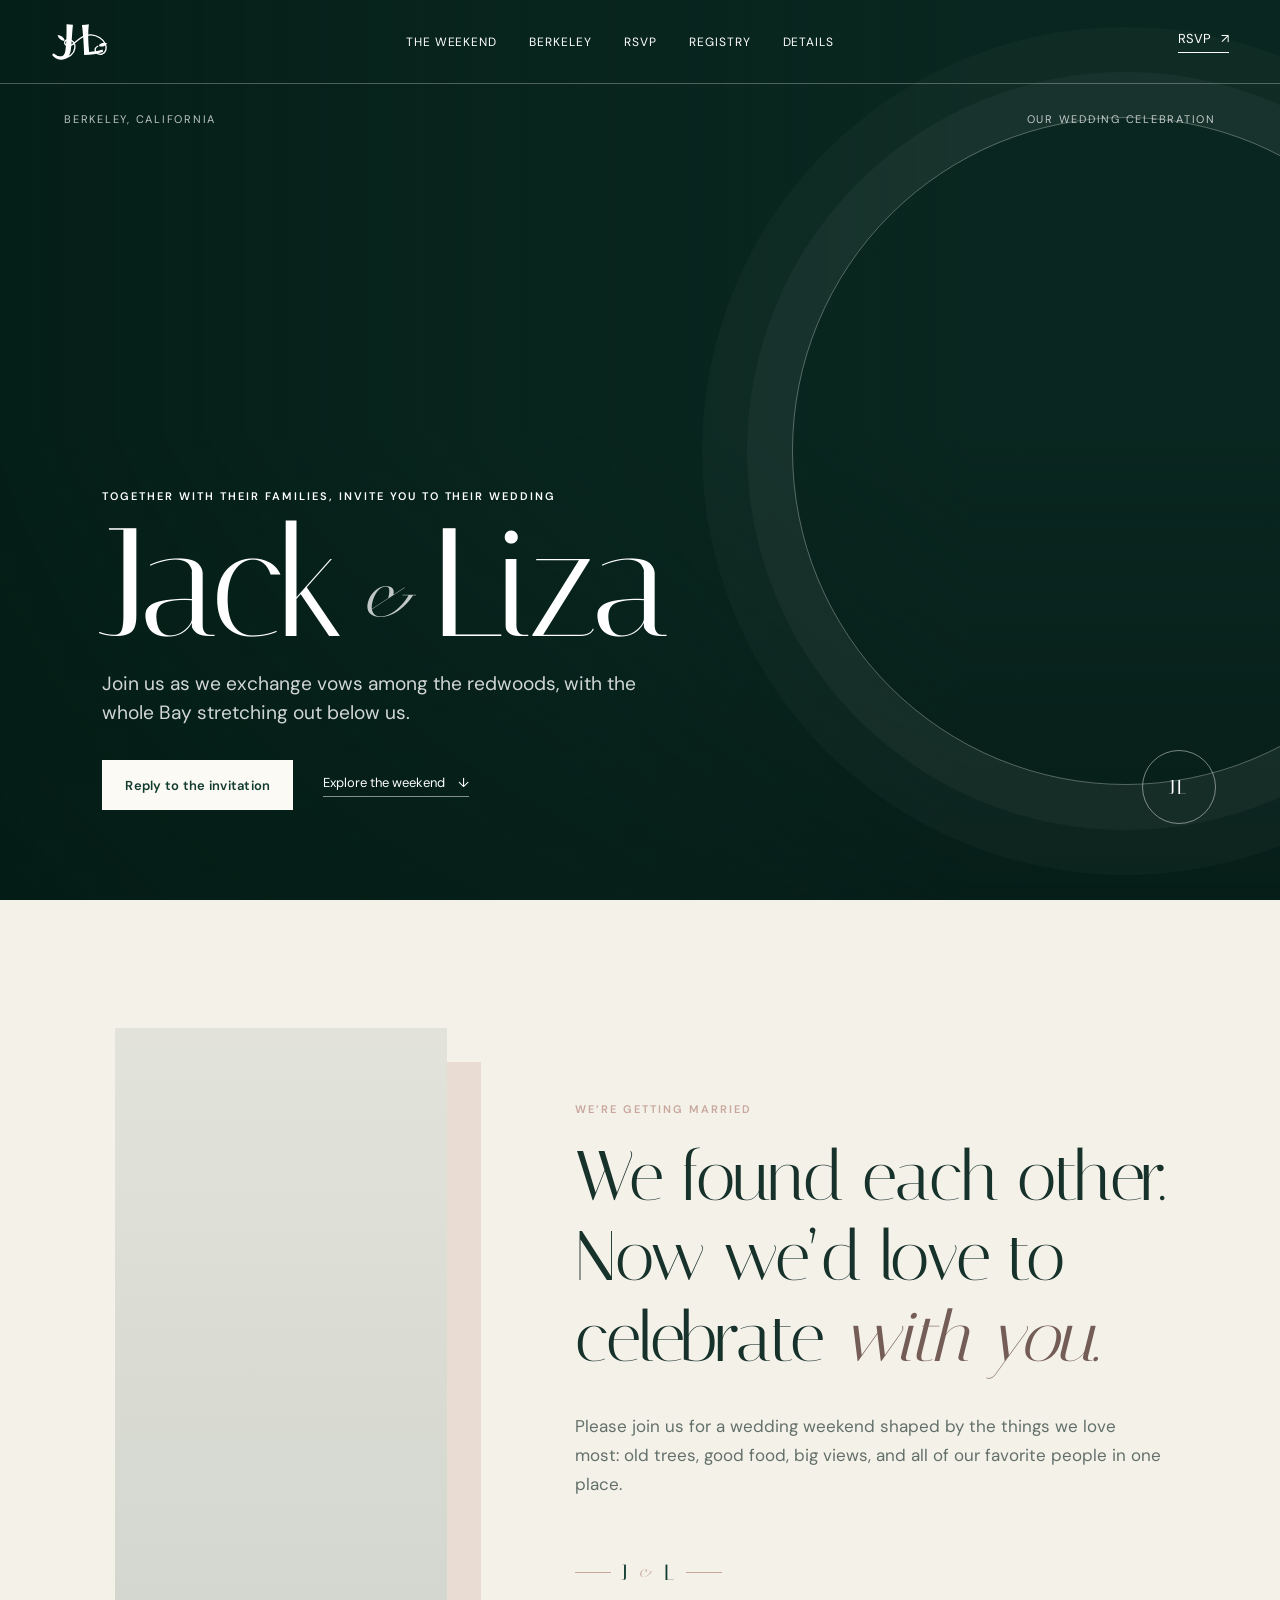
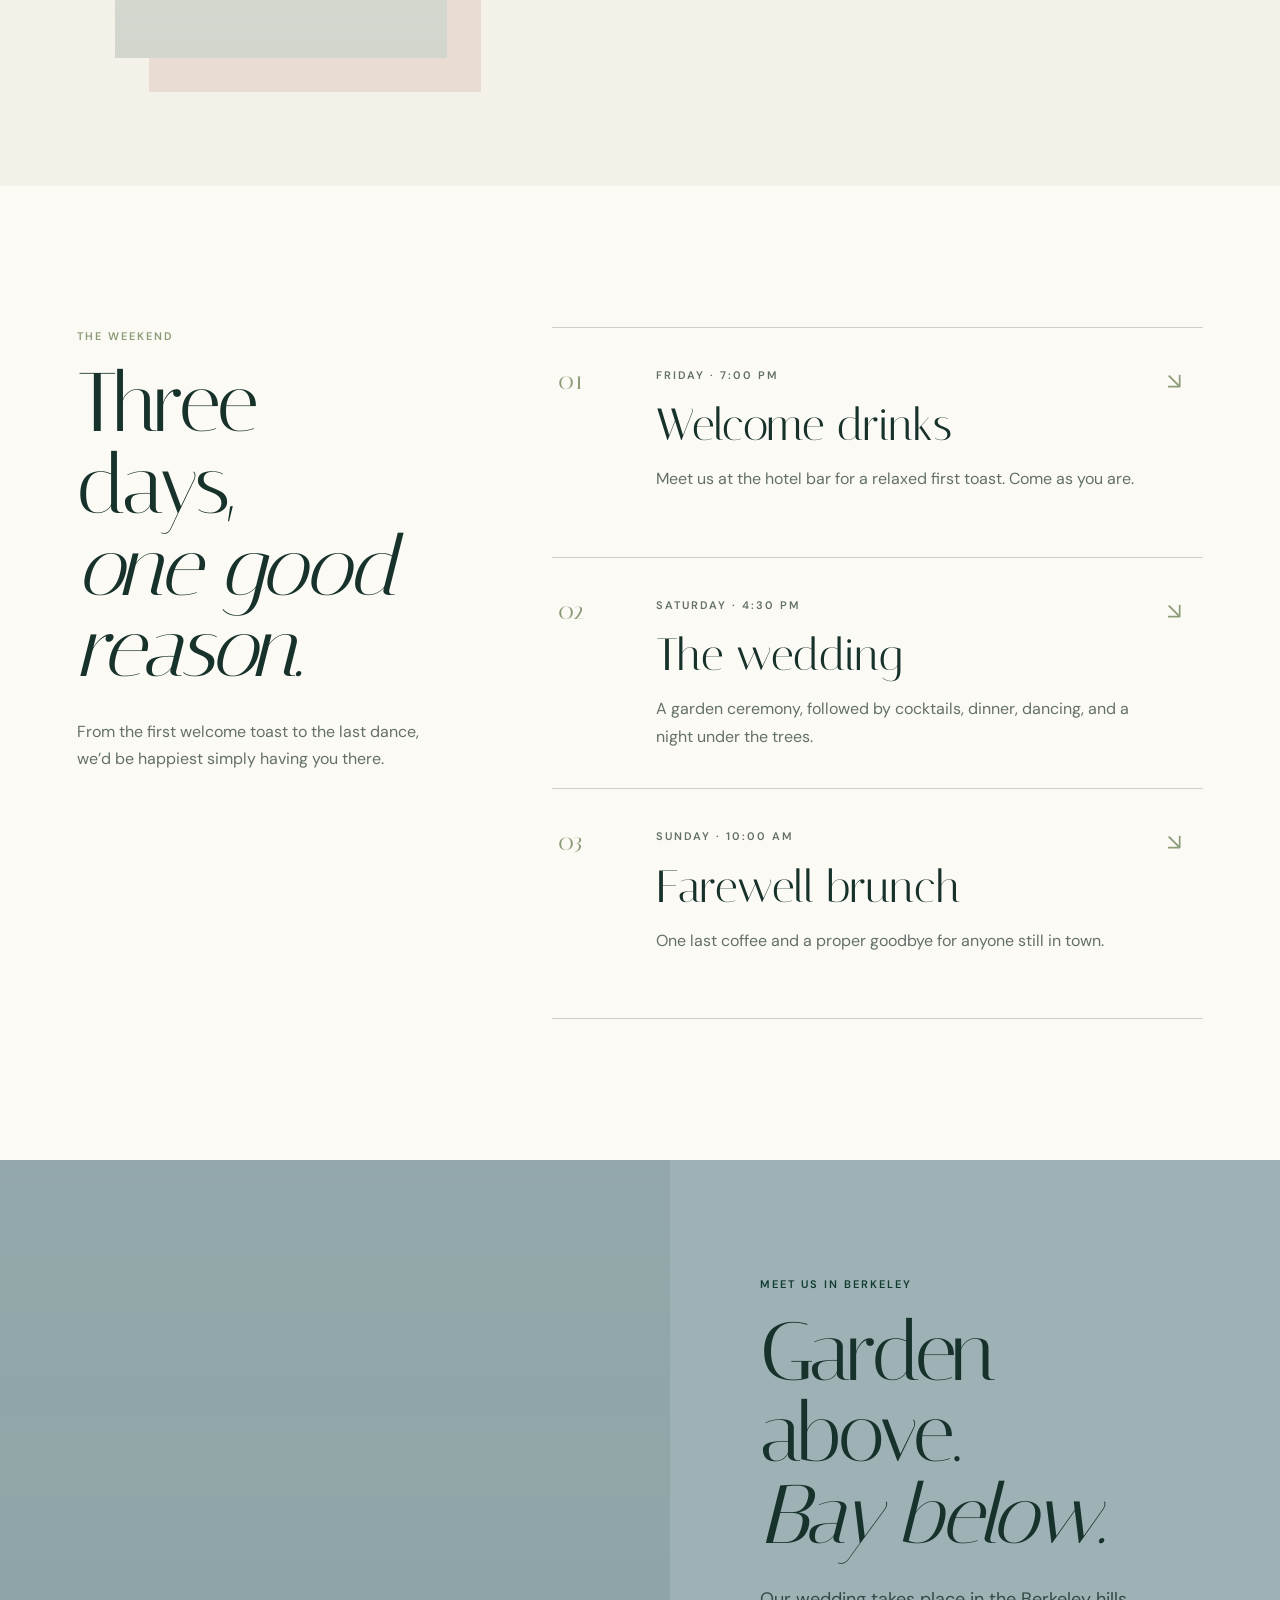
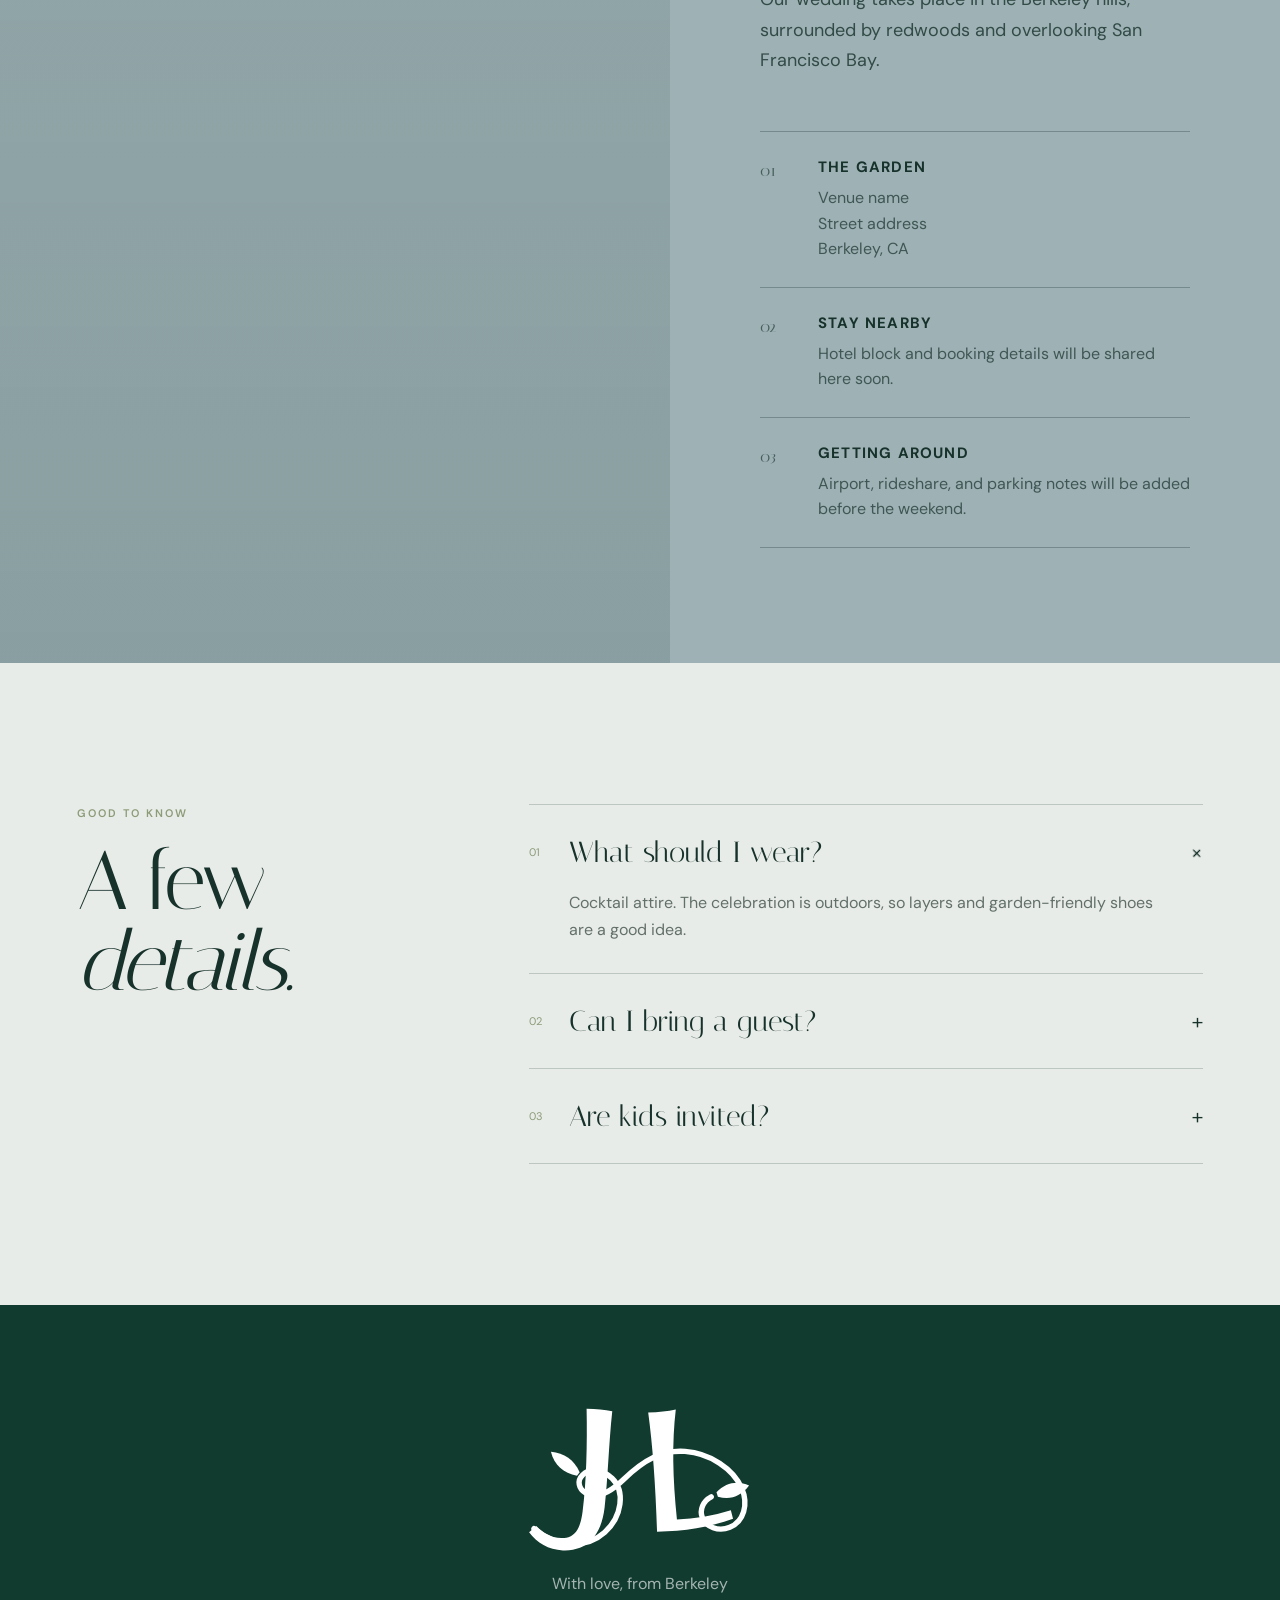
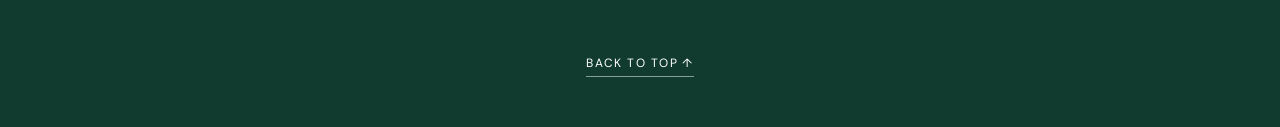
==== commit 255999c9: "Add editable guest responses and party search" ====
--- a/index.html
+++ b/index.html
@@ -15,7 +15,7 @@
   <div class="page-progress" aria-hidden="true"><span></span></div>
   <header class="site-header">
     <a class="brand" href="#home" aria-label="Jack and Liza — home">
-      <span class="monogram monogram-header" aria-hidden="true"><span class="monogram-j">J</span><span class="monogram-l">L</span><span class="monogram-knot"></span></span>
+      <span class="logo-mark logo-mark-header" aria-hidden="true"></span>
     </a>
     <button class="menu-toggle" type="button" aria-expanded="false" aria-controls="primary-nav">
       <span></span><span></span><span></span><span class="sr-only">Open menu</span>
@@ -134,7 +134,7 @@
   </main>
 
   <footer class="footer">
-    <div class="footer-monogram" aria-label="Jack and Liza"><span class="monogram monogram-footer" aria-hidden="true"><span class="monogram-j">J</span><span class="monogram-l">L</span><span class="monogram-knot"></span></span></div>
+    <div class="footer-monogram" aria-label="Jack and Liza"><span class="logo-mark logo-mark-footer" aria-hidden="true"></span></div>
     <p>With love, from Berkeley</p>
     <a href="#home">Back to top ↑</a>
   </footer>
--- a/styles.css
+++ b/styles.css
@@ -41,13 +41,9 @@
   border-bottom: 1px solid rgba(255,255,255,.28); transition: background .35s, color .35s, height .35s, border-color .35s;
 }
 .site-header.scrolled { height: 68px; color: var(--ink); background: rgba(244,241,233,.94); border-color: var(--line); backdrop-filter: blur(14px); }
-.brand { width: 54px; height: 46px; display: flex; align-items: center; color: inherit; }
-.monogram { position: relative; display: inline-block; width: 1.14em; height: 1em; color: inherit; font-family: var(--serif); line-height: 1; }
-.monogram-header { font-size: 39px; }
-.monogram-j, .monogram-l { position: absolute; top: 0; display: block; font-size: 1em; font-weight: 400; line-height: 1; transform-origin: 50% 90%; }
-.monogram-j { left: 0; z-index: 2; transform: rotate(5deg); }
-.monogram-l { left: .39em; top: .04em; z-index: 1; font-size: .94em; transform: rotate(-5deg); }
-.monogram-knot { position: absolute; left: .34em; top: .43em; z-index: 3; width: .47em; height: .23em; border-top: max(1px, .018em) solid currentColor; border-radius: 50%; opacity: .72; transform: rotate(13deg); }
+.brand { width: 62px; height: 48px; display: flex; align-items: center; color: inherit; }
+.logo-mark { display: block; flex: 0 0 auto; color: inherit; background: currentColor; -webkit-mask: url("./assets/jl-vine-monogram.svg") center / contain no-repeat; mask: url("./assets/jl-vine-monogram.svg") center / contain no-repeat; }
+.logo-mark-header { width: 58px; height: 45px; }
 .nav { display: flex; justify-content: center; gap: clamp(16px, 2.5vw, 38px); font-size: 12px; letter-spacing: .08em; text-transform: uppercase; }
 .nav a { position: relative; }
 .nav a::after { content: ""; position: absolute; left: 0; bottom: -6px; width: 100%; height: 1px; background: currentColor; transform: scaleX(0); transform-origin: right; transition: transform .25s; }
@@ -70,6 +66,7 @@
 .hero-actions { margin-top: 32px; display: flex; align-items: center; gap: 30px; flex-wrap: wrap; }
 .button { min-height: 50px; padding: 0 22px; display: inline-flex; align-items: center; justify-content: center; gap: 28px; border: 1px solid transparent; cursor: pointer; font-size: 13px; font-weight: 600; letter-spacing: .02em; transition: transform .2s, background .2s, color .2s; }
 .button:hover { transform: translateY(-2px); }
+.button:disabled, .outline-button:disabled { cursor: not-allowed; opacity: .45; transform: none; }
 .button-light { background: var(--ivory); color: var(--forest); }
 .button-dark { background: var(--forest); color: white; }
 .quiet-link { font-size: 13px; border-bottom: 1px solid rgba(255,255,255,.5); padding-bottom: 5px; }
@@ -147,6 +144,9 @@
 .registry-card-body h3 { margin-bottom: 2px; font-family: var(--serif); font-size: 25px; font-weight: 400; }
 .registry-meta { display: flex; justify-content: space-between; gap: 12px; color: var(--muted); font-size: 13px; }
 .registry-card button { margin-top: auto; }
+.registry-claim-editor { margin-top: auto; display: grid; grid-template-columns: auto 1fr auto; align-items: center; gap: 10px; }
+.registry-claim-editor span { text-align: center; color: var(--forest); font-size: 13px; font-weight: 600; }
+.registry-claim-editor .outline-button { min-width: 48px; margin-top: 0; padding: 0 12px; }
 .registry-actions { display: flex; gap: 10px; flex-wrap: wrap; justify-content: flex-end; }
 .registry-empty { padding: clamp(45px, 7vw, 80px); max-width: 720px; background: var(--ivory); border: 1px solid var(--line); }
 .registry-empty h3 { margin-bottom: 12px; font-family: var(--serif); font-size: clamp(30px, 4vw, 46px); font-weight: 400; }
@@ -169,7 +169,8 @@
 .gate-status.error { color: #9b362b; }
 .private-content { min-height: 80vh; }
 .compact-footer { min-height: 330px; }
-.compact-footer .footer-monogram { font-size: clamp(68px, 9vw, 110px); }
+.compact-footer .footer-monogram { height: clamp(96px, 11vw, 135px); }
+.compact-footer .logo-mark-footer { width: clamp(125px, 15vw, 175px); height: clamp(96px, 11vw, 135px); }
 
 .faq-section { display: grid; grid-template-columns: .65fr 1.35fr; gap: clamp(50px, 10vw, 160px); background: var(--fog); }
 .faq-heading .eyebrow { color: var(--moss); }
@@ -186,10 +187,15 @@
 .code-dialog::backdrop { background: rgba(5,29,23,.7); backdrop-filter: blur(5px); }
 .code-box { padding: clamp(30px, 6vw, 58px); display: grid; gap: 17px; position: relative; }
 .code-box h2 { margin-bottom: 0; font-size: clamp(42px, 8vw, 66px); line-height: 1; }
+.party-results { display: grid; gap: 8px; }
+.party-results-label, .party-no-results { margin: 4px 0 0; color: var(--muted); font-size: 13px; }
+.party-result { width: 100%; padding: 14px 16px; color: var(--ink); background: var(--fog); border: 1px solid var(--line); cursor: pointer; text-align: left; transition: border-color .2s, background .2s; }
+.party-result:hover { background: white; border-color: var(--forest); }
+.party-result:disabled { cursor: wait; opacity: .55; }
 .dialog-close { position: absolute; top: 18px; right: 18px; width: 36px; height: 36px; color: var(--ink); background: transparent; border: 1px solid var(--line); border-radius: 50%; cursor: pointer; font-size: 22px; }
 .footer { min-height: 420px; padding: 80px 6vw 50px; display: flex; flex-direction: column; align-items: center; justify-content: center; color: white; background: var(--forest); text-align: center; }
-.footer-monogram { height: clamp(100px, 13vw, 165px); display: grid; place-items: center; }
-.monogram-footer { font-size: clamp(105px, 13vw, 165px); }
+.footer-monogram { height: clamp(115px, 15vw, 185px); display: grid; place-items: center; }
+.logo-mark-footer { width: clamp(145px, 19vw, 235px); height: clamp(110px, 15vw, 180px); }
 .footer p { color: rgba(255,255,255,.62); }
 .footer a { margin-top: 42px; padding-bottom: 5px; border-bottom: 1px solid rgba(255,255,255,.5); font-size: 12px; text-transform: uppercase; letter-spacing: .12em; }
 
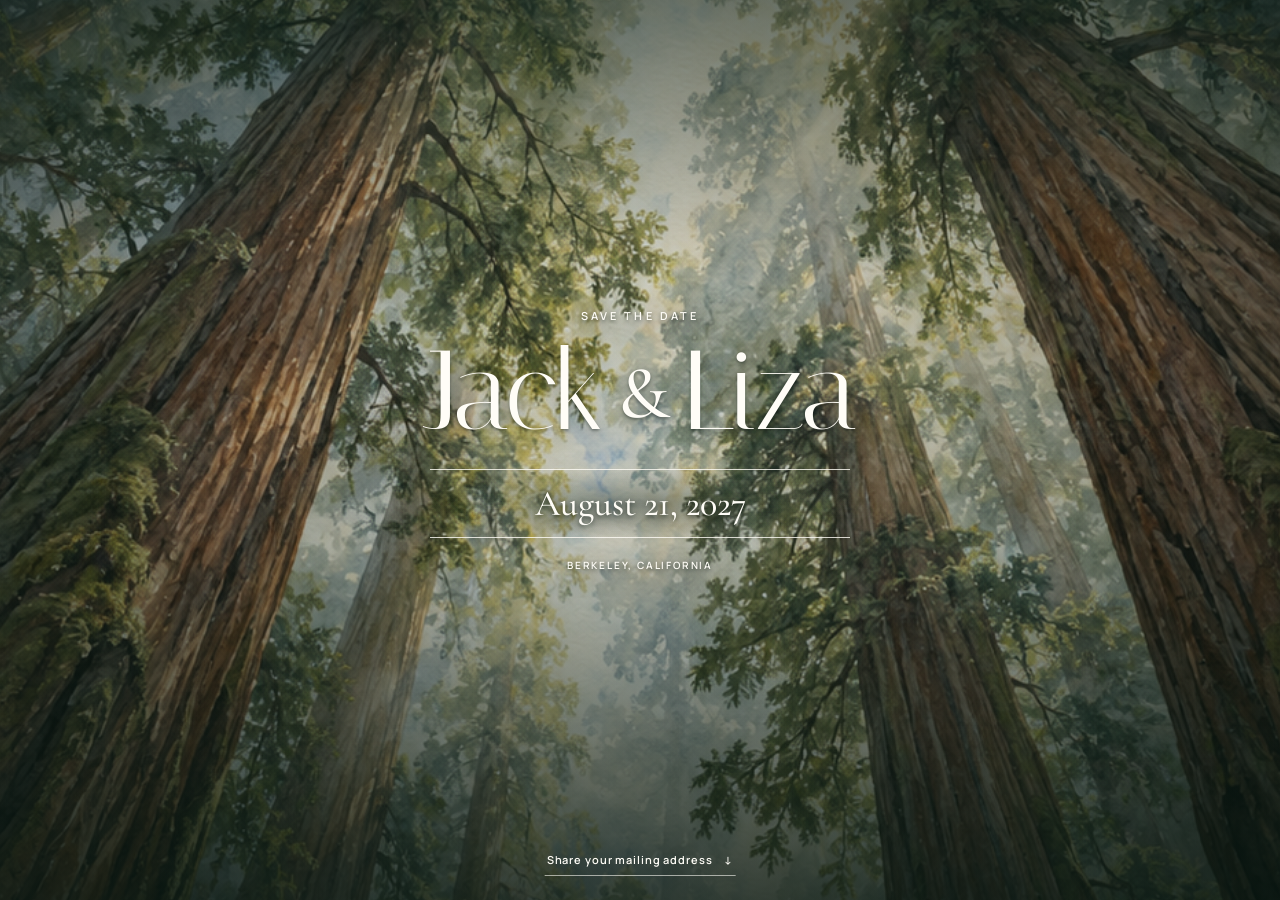
==== commit d774378e: "cleanup" ====
--- a/index.html
+++ b/index.html
@@ -3,141 +3,74 @@
 <head>
   <meta charset="utf-8" />
   <meta name="viewport" content="width=device-width, initial-scale=1" />
-  <title>Jack &amp; Liza — Berkeley, California</title>
-  <meta name="description" content="Join Jack and Liza for a garden celebration in Berkeley, California." />
-  <meta name="theme-color" content="#153d31" />
+  <title>Jack &amp; Liza — Save the Date</title>
+  <meta name="description" content="Save the date for Jack and Liza's wedding in Berkeley, California." />
+  <meta name="theme-color" content="#314c3c" />
   <link rel="preconnect" href="https://fonts.googleapis.com">
   <link rel="preconnect" href="https://fonts.gstatic.com" crossorigin>
-  <link href="https://fonts.googleapis.com/css2?family=DM+Sans:wght@400;500;600&amp;family=Italiana&amp;display=swap" rel="stylesheet">
-  <link rel="stylesheet" href="./styles.css" />
+  <link href="https://fonts.googleapis.com/css2?family=Cormorant+Garamond:wght@500&amp;family=Italiana&amp;family=Manrope:wght@400;500;600&amp;display=swap" rel="stylesheet">
+  <link rel="stylesheet" href="./save-date.css" />
 </head>
 <body>
-  <div class="page-progress" aria-hidden="true"><span></span></div>
-  <header class="site-header">
-    <a class="brand" href="#home" aria-label="Jack and Liza — home">
-      <span class="logo-mark logo-mark-header" aria-hidden="true"></span>
-    </a>
-    <button class="menu-toggle" type="button" aria-expanded="false" aria-controls="primary-nav">
-      <span></span><span></span><span></span><span class="sr-only">Open menu</span>
-    </button>
-    <nav class="nav" id="primary-nav" aria-label="Primary navigation">
-      <a href="#schedule">The weekend</a>
-      <a href="#travel">Berkeley</a>
-      <a href="./rsvp.html">RSVP</a>
-      <a href="./registry.html">Registry</a>
-      <a href="#faq">Details</a>
-    </nav>
-    <a class="text-button guest-code" href="./rsvp.html">RSVP <span>↗</span></a>
-  </header>
-
   <main>
-    <section id="home" class="hero">
-      <div class="hero-image" role="img" aria-label="Sunlight filtering through a grove of tall redwood trees"></div>
-      <div class="hero-wash" aria-hidden="true"></div>
-      <div class="hero-topline">
-        <span>Berkeley, California</span>
-        <span>Our wedding celebration</span>
+    <section class="save-hero" aria-labelledby="save-title">
+      <img class="save-hero__art" src="./assets/redwood-canopy-watercolor.png" alt="A watercolor view looking upward through a grove of towering California redwoods" />
+      <div class="save-hero__wash" aria-hidden="true"></div>
+      <div class="save-hero__content">
+        <p class="save-kicker">Save the date</p>
+        <h1 id="save-title"><span>Jack</span><i class="name-ampersand">&amp;</i><span>Liza</span></h1>
+        <time class="save-date" datetime="2027-08-21" aria-label="August 21, 2027"><span>August 21, 2027</span></time>
+        <p class="save-location">Berkeley, California</p>
       </div>
-      <div class="hero-content">
-        <p class="eyebrow">Together with their families, invite you to their wedding</p>
-        <h1><span>Jack</span><em>&amp;</em><span>Liza</span></h1>
-        <p class="hero-copy">Join us as we exchange vows among the redwoods, with the whole Bay stretching out below us.</p>
-        <div class="hero-actions">
-          <a class="button button-light" href="./rsvp.html">Reply to the invitation</a>
-          <a class="quiet-link" href="#schedule">Explore the weekend <span>↓</span></a>
-        </div>
-      </div>
-      <div class="hero-mark" aria-hidden="true">JL</div>
+      <button class="address-trigger" type="button" data-open-address aria-expanded="false" aria-controls="mailing-address">Share your mailing address <span aria-hidden="true">↓</span></button>
     </section>
 
-    <section class="invitation-note reveal">
-      <div class="invitation-portrait" role="img" aria-label="A newly married couple walking together outdoors"></div>
-      <div class="invitation-copy">
-        <p class="eyebrow">We’re getting married</p>
-        <p class="statement">We found each other.<br>Now we’d love to celebrate <i>with you.</i></p>
-        <p class="invitation-body">Please join us for a wedding weekend shaped by the things we love most: old trees, good food, big views, and all of our favorite people in one place.</p>
-        <span class="flourish" aria-hidden="true">J <i>&amp;</i> L</span>
+    <section class="address-section" id="mailing-address" aria-labelledby="address-title" hidden>
+      <div class="address-intro">
+        <p class="section-kicker">An invitation among the redwoods</p>
+        <h2 id="address-title">A little mail.<br>A lovely beginning.</h2>
+        <p>We can’t wait to celebrate with you beneath the trees. Share your mailing address so your invitation can find its way home.</p>
       </div>
-    </section>
-
-    <section id="schedule" class="section schedule-section">
-      <div class="section-intro reveal">
-        <p class="eyebrow">The weekend</p>
-        <h2>Three days,<br><i>one good reason.</i></h2>
-        <p>From the first welcome toast to the last dance, we’d be happiest simply having you there.</p>
-      </div>
-      <div class="timeline">
-        <article class="timeline-item reveal">
-          <div class="day-number">01</div>
-          <div class="timeline-copy">
-            <p class="eyebrow">Friday · 7:00 PM</p>
-            <h3>Welcome drinks</h3>
-            <p>Meet us at the hotel bar for a relaxed first toast. Come as you are.</p>
+      <div class="address-panel">
+        <div class="postcard-heading"><span class="postcard-names">Jack <i class="name-ampersand">&amp;</i> Liza</span><span class="postcard-stamp" aria-hidden="true">J <i class="name-ampersand">&amp;</i> L</span></div>
+        <p class="section-kicker">The invitation list</p>
+        <h3 class="form-title">Where should we send yours?</h3>
+        <p class="form-note">Find your household to share your mailing address.</p>
+        <form class="party-search" data-party-search-form>
+          <label for="party-search">First or last name</label>
+          <div class="search-row">
+            <input id="party-search" name="partySearch" type="search" autocomplete="name" placeholder="Start typing your name" minlength="2" required />
+            <button type="submit">Find us</button>
           </div>
-          <span class="timeline-arrow" aria-hidden="true">↘</span>
-        </article>
-        <article class="timeline-item reveal">
-          <div class="day-number">02</div>
-          <div class="timeline-copy">
-            <p class="eyebrow">Saturday · 4:30 PM</p>
-            <h3>The wedding</h3>
-            <p>A garden ceremony, followed by cocktails, dinner, dancing, and a night under the trees.</p>
+          <p class="form-status" data-search-status role="status"></p>
+        </form>
+        <div class="party-results" data-party-results aria-live="polite"></div>
+        <form class="mailing-form" data-address-form hidden>
+          <div class="selected-household"><p class="selected-party">Mailing address for <strong data-selected-party></strong></p><button class="change-household" type="button" data-change-household>Change household</button></div>
+          <input type="text" name="website" tabindex="-1" autocomplete="off" aria-label="Leave this field empty" class="honey" aria-hidden="true" />
+          <input type="hidden" name="loadedAt" data-loaded-at />
+          <label>Street address<input name="street" autocomplete="street-address" placeholder="Street address, apartment or suite" required /></label>
+          <div class="field-grid">
+            <label>City<input name="city" autocomplete="address-level2" required /></label>
+            <label>State<input name="state" autocomplete="address-level1" maxlength="2" placeholder="CA" required /></label>
+            <label>ZIP code<input name="zip" autocomplete="postal-code" inputmode="numeric" required /></label>
           </div>
-          <span class="timeline-arrow" aria-hidden="true">↘</span>
-        </article>
-        <article class="timeline-item reveal">
-          <div class="day-number">03</div>
-          <div class="timeline-copy">
-            <p class="eyebrow">Sunday · 10:00 AM</p>
-            <h3>Farewell brunch</h3>
-            <p>One last coffee and a proper goodbye for anyone still in town.</p>
+          <button class="save-address" type="submit">Save our address <span aria-hidden="true">→</span></button>
+          <p class="form-status" data-address-status role="status"></p>
+        </form>
+        <div class="address-thanks" data-address-thanks tabindex="-1" hidden>
+          <p class="section-kicker">Your address is saved</p>
+          <h3>Now save the date.</h3>
+          <p class="address-thanks__date"><time datetime="2027-08-21">August 21, 2027</time><span aria-hidden="true">·</span> Berkeley, California</p>
+          <p>Thank you—we’ll know where to send your invitation. We can’t wait to celebrate with you.</p>
+          <div class="address-thanks__actions">
+            <a class="calendar-link" href="./assets/jack-liza-save-the-date.ics" download>Add to calendar <span aria-hidden="true">↓</span></a>
+            <button type="button" data-edit-address>Edit address</button>
           </div>
-          <span class="timeline-arrow" aria-hidden="true">↘</span>
-        </article>
-      </div>
-    </section>
-
-    <section id="travel" class="travel-section">
-      <div class="bay-image" role="img" aria-label="The Golden Gate Bridge and San Francisco Bay"></div>
-      <div class="travel-panel reveal">
-        <p class="eyebrow">Meet us in Berkeley</p>
-        <h2>Garden above.<br><i>Bay below.</i></h2>
-        <p class="travel-lede">Our wedding takes place in the Berkeley hills, surrounded by redwoods and overlooking San Francisco Bay.</p>
-        <div class="travel-details">
-          <article>
-            <span>01</span>
-            <div><h3>The garden</h3><p>Venue name<br>Street address<br>Berkeley, CA</p></div>
-          </article>
-          <article>
-            <span>02</span>
-            <div><h3>Stay nearby</h3><p>Hotel block and booking details will be shared here soon.</p></div>
-          </article>
-          <article>
-            <span>03</span>
-            <div><h3>Getting around</h3><p>Airport, rideshare, and parking notes will be added before the weekend.</p></div>
-          </article>
         </div>
       </div>
     </section>
-
-    <section id="faq" class="section faq-section">
-      <div class="faq-heading reveal">
-        <p class="eyebrow">Good to know</p>
-        <h2>A few<br><i>details.</i></h2>
-      </div>
-      <div class="faq-list reveal">
-        <details open><summary><span>01</span>What should I wear?<i>+</i></summary><p>Cocktail attire. The celebration is outdoors, so layers and garden-friendly shoes are a good idea.</p></details>
-        <details><summary><span>02</span>Can I bring a guest?<i>+</i></summary><p>Please check your invitation or RSVP code details.</p></details>
-        <details><summary><span>03</span>Are kids invited?<i>+</i></summary><p>Please check the names listed with your invitation.</p></details>
-      </div>
-    </section>
   </main>
-
-  <footer class="footer">
-    <div class="footer-monogram" aria-label="Jack and Liza"><span class="logo-mark logo-mark-footer" aria-hidden="true"></span></div>
-    <p>With love, from Berkeley</p>
-    <a href="#home">Back to top ↑</a>
-  </footer>
-  <script src="./script.js" type="module"></script>
+  <script src="./save-date.js" defer></script>
 </body>
 </html>
--- a/save-date.css
+++ b/save-date.css
@@ -0,0 +1,127 @@
+:root { --cream:#f5f0e5; --paper:#eee7d9; --forest:#263f34; --rust:#8b5f43; --ink:#23372f; --line:rgba(35,55,47,.22); --serif:"Italiana",Georgia,serif; --sans:"Manrope",system-ui,sans-serif; }
+* { box-sizing:border-box; }
+[hidden] { display:none !important; }
+html { scroll-behavior:smooth; }
+body { margin:0; color:var(--ink); background:var(--paper); font-family:var(--sans); }
+button,input { font:inherit; }
+button { cursor:pointer; }
+button,input { -webkit-tap-highlight-color:transparent; }
+button:focus-visible,input:focus-visible { outline:2px solid #a5693e; outline-offset:4px; }
+.save-hero { position:relative; min-height:100svh; overflow:hidden; display:grid; place-items:center; isolation:isolate; color:#fffdf7; background:var(--forest); }
+.save-hero__art { position:absolute; inset:0; z-index:-3; width:100%; height:100%; object-fit:cover; object-position:center; animation:settle 1.8s cubic-bezier(.2,.7,.2,1) both; }
+.save-hero__wash { position:absolute; inset:0; z-index:-2; background:radial-gradient(circle at 50% 42%,rgba(20,38,31,.12) 0 18%,rgba(15,32,26,.28) 52%,rgba(9,23,18,.62) 100%),linear-gradient(180deg,rgba(12,29,23,.48),rgba(16,33,27,.08) 30%,rgba(16,33,27,.12) 62%,rgba(8,22,17,.72)); }
+.save-hero__content { width:min(92%,620px); padding:60px 10px 116px; text-align:center; text-shadow:0 2px 4px rgba(5,17,12,.58),0 7px 24px rgba(5,17,12,.5); }
+.save-kicker,.section-kicker { margin:0 0 20px; font-size:11px; font-weight:600; letter-spacing:.28em; text-transform:uppercase; }
+.save-hero h1 { margin:0; display:flex; align-items:center; justify-content:center; gap:20px; font-family:var(--serif); font-size:clamp(58px,19vw,112px); font-weight:400; line-height:.86; letter-spacing:-.04em; text-shadow:0 2px 3px rgba(5,17,12,.38),0 5px 18px rgba(5,17,12,.25); }
+.name-ampersand { font-family:"Cormorant Garamond",Georgia,serif; font-style:normal; font-weight:500; letter-spacing:-.09em; }
+.save-hero h1 i { margin:-.02em -.01em -.1em; font-family:"Cormorant Garamond",Georgia,serif; font-size:.66em; font-style:normal; font-weight:500; line-height:.72; letter-spacing:-.09em; opacity:1; }
+.save-date { width:min(100%,420px); margin:30px auto 0; padding:16px 8px 15px; display:block; border-top:1px solid rgba(255,253,247,.8); border-bottom:1px solid rgba(255,253,247,.8); background:radial-gradient(ellipse,rgba(10,29,20,.36),transparent 74%); text-align:center; text-shadow:0 2px 4px rgba(5,17,12,.52),0 5px 14px rgba(5,17,12,.42); white-space:nowrap; }
+.save-date span { font-family:"Cormorant Garamond",Georgia,serif; font-size:clamp(25px,6vw,36px); font-weight:500; line-height:1; }
+.save-date b { font-family:"Cormorant Garamond",Georgia,serif; font-size:clamp(25px,6vw,36px); font-weight:500; line-height:.95; }
+.save-location { margin:20px 0 0; color:inherit; font-size:10px; font-weight:600; letter-spacing:.18em; text-transform:uppercase; }
+.address-trigger { position:absolute; left:50%; bottom:max(24px,env(safe-area-inset-bottom)); translate:-50% 0; width:max-content; padding:12px 2px 8px; color:#fffdf7; background:transparent; border:0; border-bottom:1px solid rgba(255,253,247,.58); font-size:11px; font-weight:600; letter-spacing:.08em; }
+.address-trigger span { margin-left:9px; }
+.address-section { position:relative; isolation:isolate; min-height:100svh; padding:88px 24px; display:grid; align-content:center; gap:46px; background:#213e32; color:var(--cream); overflow:hidden; }
+.address-section::before { content:""; position:absolute; inset:0; z-index:-1; background:url("./assets/redwood-linework.svg") center bottom / cover no-repeat; opacity:.23; pointer-events:none; }
+.address-section::after { content:""; position:absolute; inset:18px; border:1px solid #b9c5a42b; pointer-events:none; }
+.address-intro { max-width:560px; padding-bottom:24px; }
+.section-kicker { color:var(--rust); font-size:10px; line-height:1.8; }
+.address-intro .section-kicker { color:#c9cfae; max-width:290px; }
+.address-intro h2,.address-thanks h3 { margin:0; font-family:var(--serif); font-size:clamp(44px,6vw,76px); font-weight:400; line-height:1.07; letter-spacing:-.035em; }
+.address-intro>p:last-child,.address-thanks>p:not(.section-kicker) { max-width:350px; margin:25px 0 0; color:#d2d9c8; font-size:14px; line-height:1.85; }
+.address-panel { container-type:inline-size; min-width:0; position:relative; width:100%; max-width:620px; padding:36px; color:var(--ink); background:linear-gradient(120deg,#faf6eb,#eee7d8); border:1px solid #d8c9ad; box-shadow:0 20px 70px #071d2540; }
+.address-panel::before { content:""; position:absolute; inset:9px; border:1px solid #9b8d703d; pointer-events:none; }
+.postcard-names { white-space:nowrap; }
+.postcard-names .name-ampersand { display:inline-block; font-size:.66em; line-height:.72; vertical-align:.08em; }
+.postcard-heading { display:flex; align-items:center; justify-content:space-between; gap:20px; margin-bottom:32px; font-family:var(--serif); font-size:24px; }
+.postcard-stamp { display:grid; place-content:center; width:58px; height:70px; flex-shrink:0; border:1px dashed #8b5f4380; outline:1px solid #8b5f4340; outline-offset:4px; font-family:"Cormorant Garamond",Georgia,serif; font-size:17px; transform:rotate(5deg); }
+.postcard-stamp i { display:inline; font-size:12px; text-align:center; }
+.address-panel .section-kicker { margin-bottom:9px; }
+.form-title { margin:0; font-family:"Cormorant Garamond",Georgia,serif; font-size:32px; font-weight:500; line-height:1.12; }
+.form-note { margin:12px 0 30px; color:#59695c; font-size:12px; line-height:1.7; }
+.address-thanks { margin-top:25px; }
+.address-thanks h3 { font-size:44px; }
+.address-thanks>p:not(.section-kicker) { color:#59695c; }
+.address-thanks__date { display:flex; flex-wrap:wrap; gap:7px; font-family:"Cormorant Garamond",Georgia,serif; font-size:21px !important; font-weight:500; }
+.address-thanks__actions { margin-top:30px; display:flex; align-items:center; flex-wrap:wrap; gap:24px; }
+.calendar-link { min-height:50px; padding:0 20px; display:inline-flex; align-items:center; gap:22px; color:var(--cream); background:var(--forest); border:1px solid var(--forest); font-size:12px; font-weight:600; text-decoration:none; }
+.calendar-link:hover { background:#3e5c44; }
+form { display:grid; gap:22px; }
+label { display:grid; gap:9px; font-size:11px; font-weight:600; letter-spacing:.08em; text-transform:uppercase; }
+input { width:100%; min-width:0; min-height:50px; padding:12px 2px; color:var(--ink); background:transparent; border:0; border-bottom:1px solid #8f968d; border-radius:0; outline:0; font-size:16px; letter-spacing:0; text-transform:none; }
+input::placeholder { font-size:clamp(11px,3.6vw,16px); font-size:clamp(11px,4.4cqi,16px); font-weight:400; opacity:1; color:#657169; }
+input:focus { border-color:var(--forest); box-shadow:0 1px var(--forest); }
+.search-row { display:grid; grid-template-columns:minmax(0,1fr) auto; gap:12px; }
+.search-row button,.save-address { min-height:50px; padding:0 20px; color:var(--cream); background:var(--forest); border:1px solid var(--forest); font-size:12px; font-weight:600; }
+.party-results { display:grid; gap:10px; margin-top:18px; }
+.party-choice { width:100%; padding:17px 18px; display:flex; justify-content:space-between; color:var(--ink); background:rgba(255,253,247,.56); border:1px solid var(--line); text-align:left; }
+.mailing-form { margin-top:34px; }
+.selected-party { margin:0; padding-bottom:18px; border-bottom:1px solid var(--line); color:#657169; font-size:13px; }
+.selected-party strong { color:var(--ink); }
+.selected-household { display:grid; gap:12px; }
+.change-household { justify-self:start; padding:4px 0; border:0; border-bottom:1px solid var(--rust); color:var(--rust); background:transparent; font-size:12px; }
+button { transition:background-color .2s,color .2s; }
+.search-row button:hover,.save-address:hover { background:#3e5c44; }
+.party-choice:hover { background:#e2e6d8; }
+.field-grid { display:grid; grid-template-columns:minmax(0,1fr) minmax(0,.45fr) minmax(0,.7fr); gap:15px; }
+.save-address { margin-top:8px; justify-self:start; }
+.save-address span { margin-left:28px; }
+.form-status { min-height:20px; margin:0; color:#657169; font-size:13px; line-height:1.5; }
+.form-status.error { color:#963c31; }
+.address-thanks button { padding:0 0 6px; color:var(--ink); background:transparent; border:0; border-bottom:1px solid var(--ink); font-size:12px; }
+.honey { position:absolute; left:-9999px; opacity:0; }
+.is-loading { opacity:.62; cursor:wait; }
+.address-section.is-complete { min-height:100svh; grid-template-columns:1fr; place-items:center; background:linear-gradient(180deg,rgba(12,25,20,.18),rgba(10,24,18,.58)),url("./assets/jack-liza-field.jpg") center 48% / cover no-repeat; }
+.address-section.is-complete::before { display:none; }
+.address-section.is-complete::after { border-color:rgba(255,255,255,.28); }
+.address-section.is-complete .address-intro { display:none; }
+.address-section.is-complete .address-panel { max-width:600px; padding:clamp(34px,5vw,58px); color:#fffdf7; background:rgba(18,38,29,.72); border-color:rgba(255,255,255,.36); box-shadow:0 24px 80px rgba(4,14,9,.42); backdrop-filter:blur(8px); }
+.address-section.is-complete .address-panel::before { border-color:rgba(255,255,255,.2); }
+.address-section.is-complete .postcard-heading { color:#fffdf7; }
+.address-section.is-complete .postcard-stamp { border-color:rgba(255,253,247,.54); outline-color:rgba(255,253,247,.24); }
+.address-section.is-complete .address-thanks { margin-top:46px; text-align:center; }
+.address-section.is-complete .address-thanks h3 { font-size:clamp(48px,7vw,78px); }
+.address-section.is-complete .address-thanks>p:not(.section-kicker) { max-width:440px; margin-left:auto; margin-right:auto; color:rgba(255,253,247,.84); }
+.address-section.is-complete .address-thanks__date { justify-content:center; color:#fffdf7 !important; }
+.address-section.is-complete .address-thanks__actions { justify-content:center; }
+.address-section.is-complete .calendar-link { color:var(--forest); background:#fffaf0; border-color:#fffaf0; }
+.address-section.is-complete .calendar-link:hover { background:#e9dfcd; }
+.address-section.is-complete .address-thanks button { color:#fffdf7; border-color:rgba(255,253,247,.7); }
+@keyframes settle { from { scale:1.08; opacity:.55; } to { scale:1.01; opacity:1; } }
+@media (min-width:780px) { .save-hero__content { padding-bottom:80px; } .address-section { padding:100px 8vw; grid-template-columns:1fr 1fr; gap:7vw; } .address-panel { align-self:center; } }
+@media (max-width:480px) { .save-hero__art { object-fit:fill; } .save-hero h1 { display:grid; grid-template-columns:minmax(0,1fr); justify-items:center; gap:10px; } .save-hero h1 i { margin:0; line-height:.58; } .address-panel { padding:28px 24px; } .save-hero__content { padding-top:95px; } .field-grid { grid-template-columns:1fr .65fr; } .field-grid label:first-child { grid-column:1/-1; } }
+@media (prefers-reduced-motion:reduce) { html { scroll-behavior:auto; } .save-hero__art { animation:none; } }
+
+@media (max-height:600px) and (min-width:481px) { .save-hero { min-height:650px; } }
+
+/* Keep the grove at a natural scale and the invitation comfortable on phones. */
+@media (max-width:779px) {
+  .address-section { padding:64px clamp(20px,6vw,40px); gap:32px; }
+  .address-section::before { background-size:auto 850px; background-position:center bottom; opacity:.18; }
+  .address-section::after { inset:12px; }
+  .address-intro { padding-bottom:0; }
+  .address-intro h2 { font-size:clamp(38px,9.7vw,64px); }
+  .address-intro>p:last-child { max-width:420px; margin-top:22px; }
+  .address-panel { justify-self:center; }
+}
+@media (max-width:480px) {
+  .postcard-heading { gap:12px; font-size:clamp(22px,6vw,28px); }
+  .postcard-stamp { width:44px; height:58px; }
+  .search-row { grid-template-columns:minmax(0,1fr); gap:14px; }
+  .search-row button { width:100%; }
+  .field-grid { grid-template-columns:minmax(0,1fr) minmax(0,.8fr); }
+  .form-title { font-size:clamp(27px,7.5vw,32px); }
+  .save-address { width:100%; padding:0 12px; }
+  .save-address span { margin-left:12px; }
+  .address-section.is-complete { background-position:52% center; }
+  .address-section.is-complete .address-panel { padding:34px 24px; }
+  .address-section.is-complete .postcard-heading { margin-bottom:12px; }
+  .address-section.is-complete .address-thanks { margin-top:30px; }
+  .address-thanks__actions { flex-direction:column; gap:20px; }
+  .calendar-link { width:100%; justify-content:center; }
+}
+
+@container (max-width:360px) {
+  .search-row { grid-template-columns:minmax(0,1fr); gap:14px; }
+  .search-row button { width:100%; }
+}
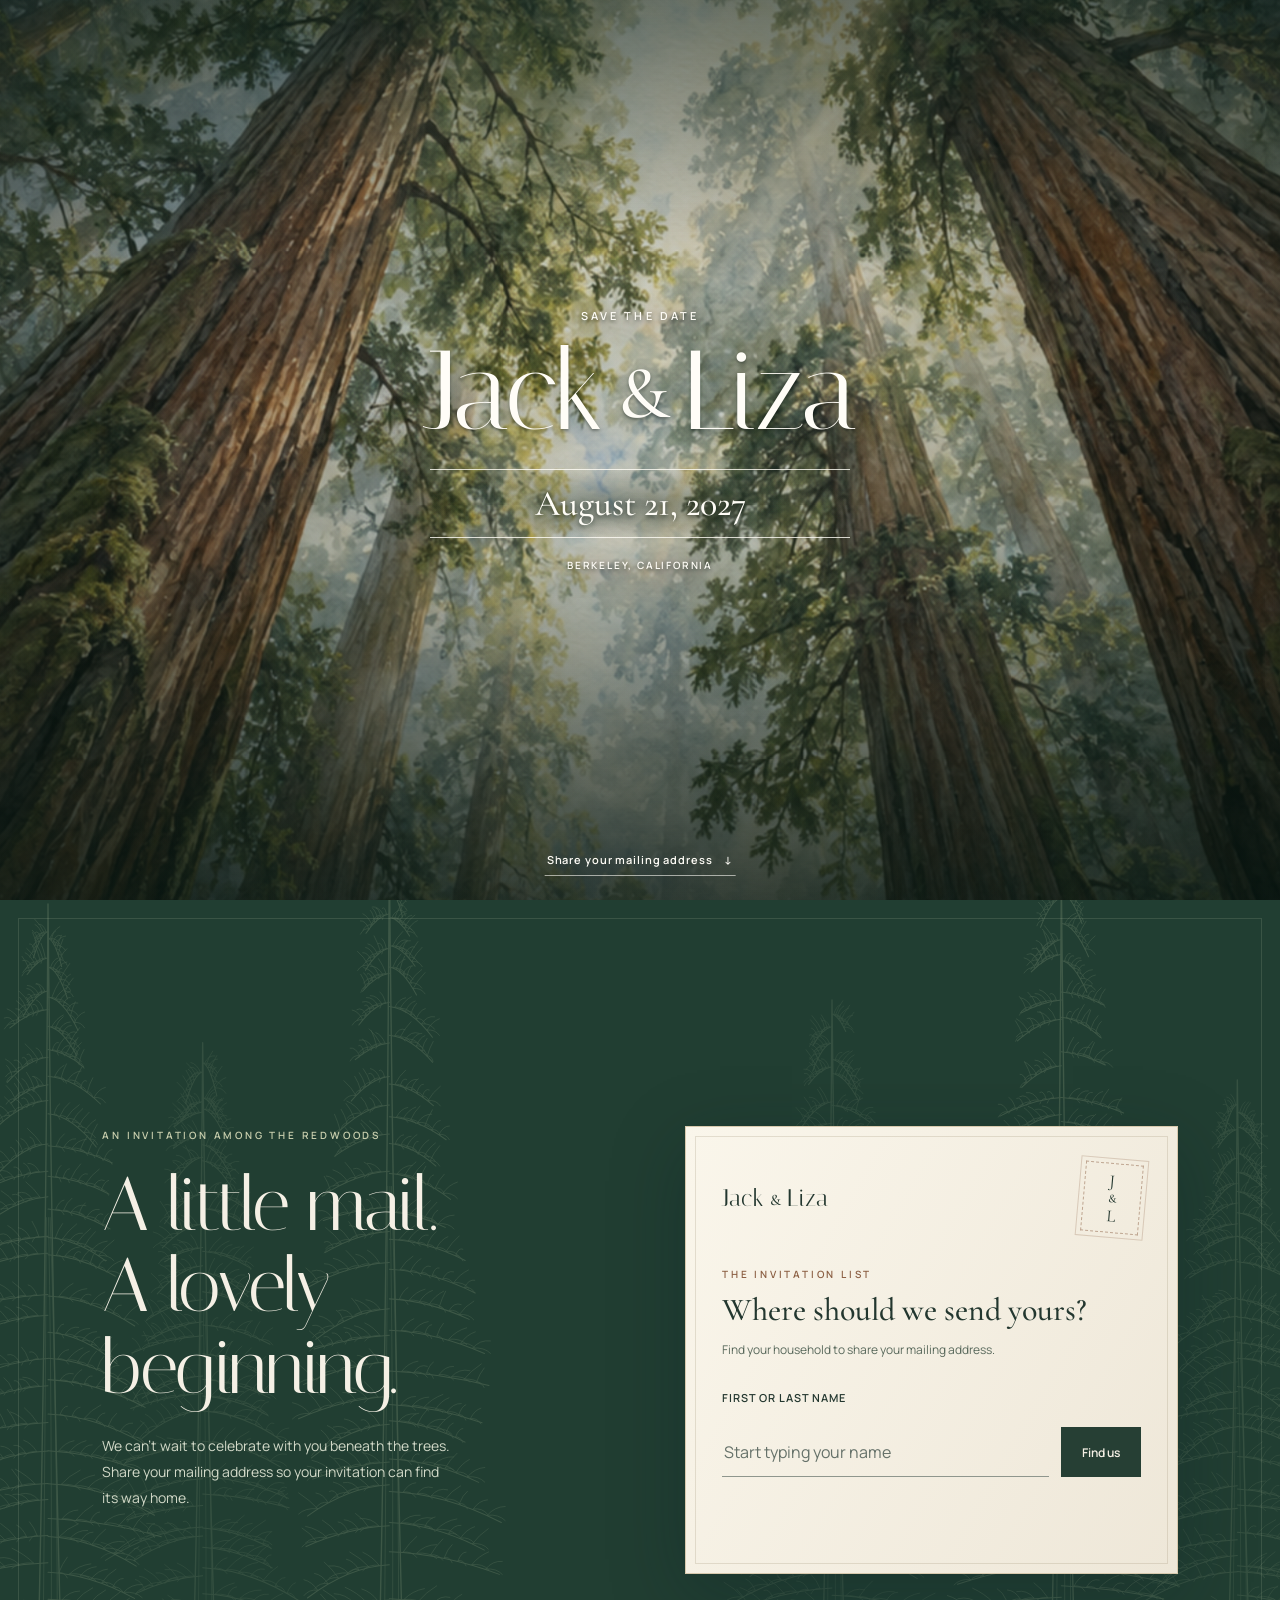
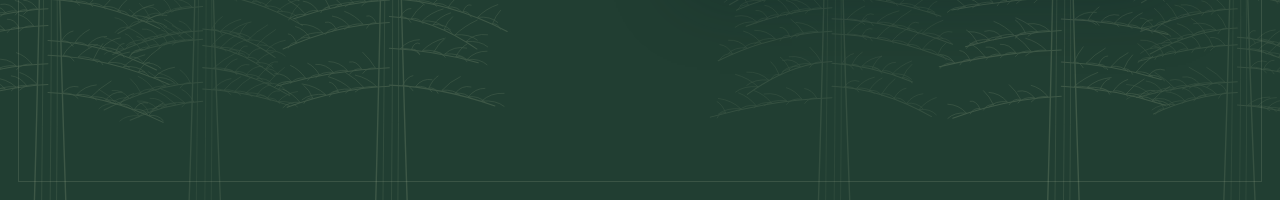
==== commit fdf0397e: "save the date" ====
--- a/index.html
+++ b/index.html
@@ -5,7 +5,18 @@
   <meta name="viewport" content="width=device-width, initial-scale=1" />
   <title>Jack &amp; Liza — Save the Date</title>
   <meta name="description" content="Save the date for Jack and Liza's wedding in Berkeley, California." />
-  <meta name="theme-color" content="#314c3c" />
+  <meta property="og:type" content="website" />
+  <meta property="og:title" content="Jack &amp; Liza — Save the Date" />
+  <meta property="og:description" content="August 21, 2027 · Berkeley, California" />
+  <meta property="og:image" content="/assets/save-the-date-social-redwoods.png" />
+  <meta property="og:image:width" content="792" />
+  <meta property="og:image:height" content="1304" />
+  <meta property="og:image:alt" content="Jack and Liza's save the date among California redwoods: August 21, 2027, in Berkeley, California." />
+  <meta name="twitter:card" content="summary_large_image" />
+  <meta name="twitter:title" content="Jack &amp; Liza — Save the Date" />
+  <meta name="twitter:description" content="August 21, 2027 · Berkeley, California" />
+  <meta name="twitter:image" content="/assets/save-the-date-social-redwoods.png" />
+  <meta name="theme-color" content="#213e32" />
   <link rel="preconnect" href="https://fonts.googleapis.com">
   <link rel="preconnect" href="https://fonts.gstatic.com" crossorigin>
   <link href="https://fonts.googleapis.com/css2?family=Cormorant+Garamond:wght@500&amp;family=Italiana&amp;family=Manrope:wght@400;500;600&amp;display=swap" rel="stylesheet">
@@ -22,10 +33,10 @@
         <time class="save-date" datetime="2027-08-21" aria-label="August 21, 2027"><span>August 21, 2027</span></time>
         <p class="save-location">Berkeley, California</p>
       </div>
-      <button class="address-trigger" type="button" data-open-address aria-expanded="false" aria-controls="mailing-address">Share your mailing address <span aria-hidden="true">↓</span></button>
+      <a class="address-trigger" href="#mailing-address">Share your mailing address <span aria-hidden="true">↓</span></a>
     </section>
 
-    <section class="address-section" id="mailing-address" aria-labelledby="address-title" hidden>
+    <section class="address-section" id="mailing-address" aria-labelledby="address-title">
       <div class="address-intro">
         <p class="section-kicker">An invitation among the redwoods</p>
         <h2 id="address-title">A little mail.<br>A lovely beginning.</h2>
@@ -45,15 +56,15 @@
           <p class="form-status" data-search-status role="status"></p>
         </form>
         <div class="party-results" data-party-results aria-live="polite"></div>
-        <form class="mailing-form" data-address-form hidden>
+        <form class="mailing-form" data-address-form autocomplete="on" hidden>
           <div class="selected-household"><p class="selected-party">Mailing address for <strong data-selected-party></strong></p><button class="change-household" type="button" data-change-household>Change household</button></div>
           <input type="text" name="website" tabindex="-1" autocomplete="off" aria-label="Leave this field empty" class="honey" aria-hidden="true" />
           <input type="hidden" name="loadedAt" data-loaded-at />
-          <label>Street address<input name="street" autocomplete="street-address" placeholder="Street address, apartment or suite" required /></label>
+          <label for="mailing-street">Street address<input id="mailing-street" name="street" type="text" autocomplete="section-mailing shipping address-line1" autocapitalize="words" placeholder="Street address, apartment or suite" required /></label>
           <div class="field-grid">
-            <label>City<input name="city" autocomplete="address-level2" required /></label>
-            <label>State<input name="state" autocomplete="address-level1" maxlength="2" placeholder="CA" required /></label>
-            <label>ZIP code<input name="zip" autocomplete="postal-code" inputmode="numeric" required /></label>
+            <label for="mailing-city">City<input id="mailing-city" name="city" type="text" autocomplete="section-mailing shipping address-level2" autocapitalize="words" required /></label>
+            <label for="mailing-state">State<input id="mailing-state" name="state" type="text" autocomplete="section-mailing shipping address-level1" autocapitalize="characters" maxlength="2" placeholder="CA" required /></label>
+            <label for="mailing-zip">ZIP code<input id="mailing-zip" name="zip" type="text" autocomplete="section-mailing shipping postal-code" inputmode="numeric" required /></label>
           </div>
           <button class="save-address" type="submit">Save our address <span aria-hidden="true">→</span></button>
           <p class="form-status" data-address-status role="status"></p>
--- a/save-date.css
+++ b/save-date.css
@@ -7,7 +7,7 @@
 button { cursor:pointer; }
 button,input { -webkit-tap-highlight-color:transparent; }
 button:focus-visible,input:focus-visible { outline:2px solid #a5693e; outline-offset:4px; }
-.save-hero { position:relative; min-height:100svh; overflow:hidden; display:grid; place-items:center; isolation:isolate; color:#fffdf7; background:var(--forest); }
+.save-hero { position:relative; min-height:100svh; overflow:hidden; display:grid; place-items:center; isolation:isolate; color:#fffdf7; background:#213e32; }
 .save-hero__art { position:absolute; inset:0; z-index:-3; width:100%; height:100%; object-fit:cover; object-position:center; animation:settle 1.8s cubic-bezier(.2,.7,.2,1) both; }
 .save-hero__wash { position:absolute; inset:0; z-index:-2; background:radial-gradient(circle at 50% 42%,rgba(20,38,31,.12) 0 18%,rgba(15,32,26,.28) 52%,rgba(9,23,18,.62) 100%),linear-gradient(180deg,rgba(12,29,23,.48),rgba(16,33,27,.08) 30%,rgba(16,33,27,.12) 62%,rgba(8,22,17,.72)); }
 .save-hero__content { width:min(92%,620px); padding:60px 10px 116px; text-align:center; text-shadow:0 2px 4px rgba(5,17,12,.58),0 7px 24px rgba(5,17,12,.5); }
@@ -19,7 +19,7 @@
 .save-date span { font-family:"Cormorant Garamond",Georgia,serif; font-size:clamp(25px,6vw,36px); font-weight:500; line-height:1; }
 .save-date b { font-family:"Cormorant Garamond",Georgia,serif; font-size:clamp(25px,6vw,36px); font-weight:500; line-height:.95; }
 .save-location { margin:20px 0 0; color:inherit; font-size:10px; font-weight:600; letter-spacing:.18em; text-transform:uppercase; }
-.address-trigger { position:absolute; left:50%; bottom:max(24px,env(safe-area-inset-bottom)); translate:-50% 0; width:max-content; padding:12px 2px 8px; color:#fffdf7; background:transparent; border:0; border-bottom:1px solid rgba(255,253,247,.58); font-size:11px; font-weight:600; letter-spacing:.08em; }
+.address-trigger { position:absolute; left:50%; bottom:max(24px,env(safe-area-inset-bottom)); translate:-50% 0; width:max-content; padding:12px 2px 8px; color:#fffdf7; background:transparent; border:0; border-bottom:1px solid rgba(255,253,247,.58); font-size:11px; font-weight:600; letter-spacing:.08em; text-decoration:none; }
 .address-trigger span { margin-left:9px; }
 .address-section { position:relative; isolation:isolate; min-height:100svh; padding:88px 24px; display:grid; align-content:center; gap:46px; background:#213e32; color:var(--cream); overflow:hidden; }
 .address-section::before { content:""; position:absolute; inset:0; z-index:-1; background:url("./assets/redwood-linework.svg") center bottom / cover no-repeat; opacity:.23; pointer-events:none; }
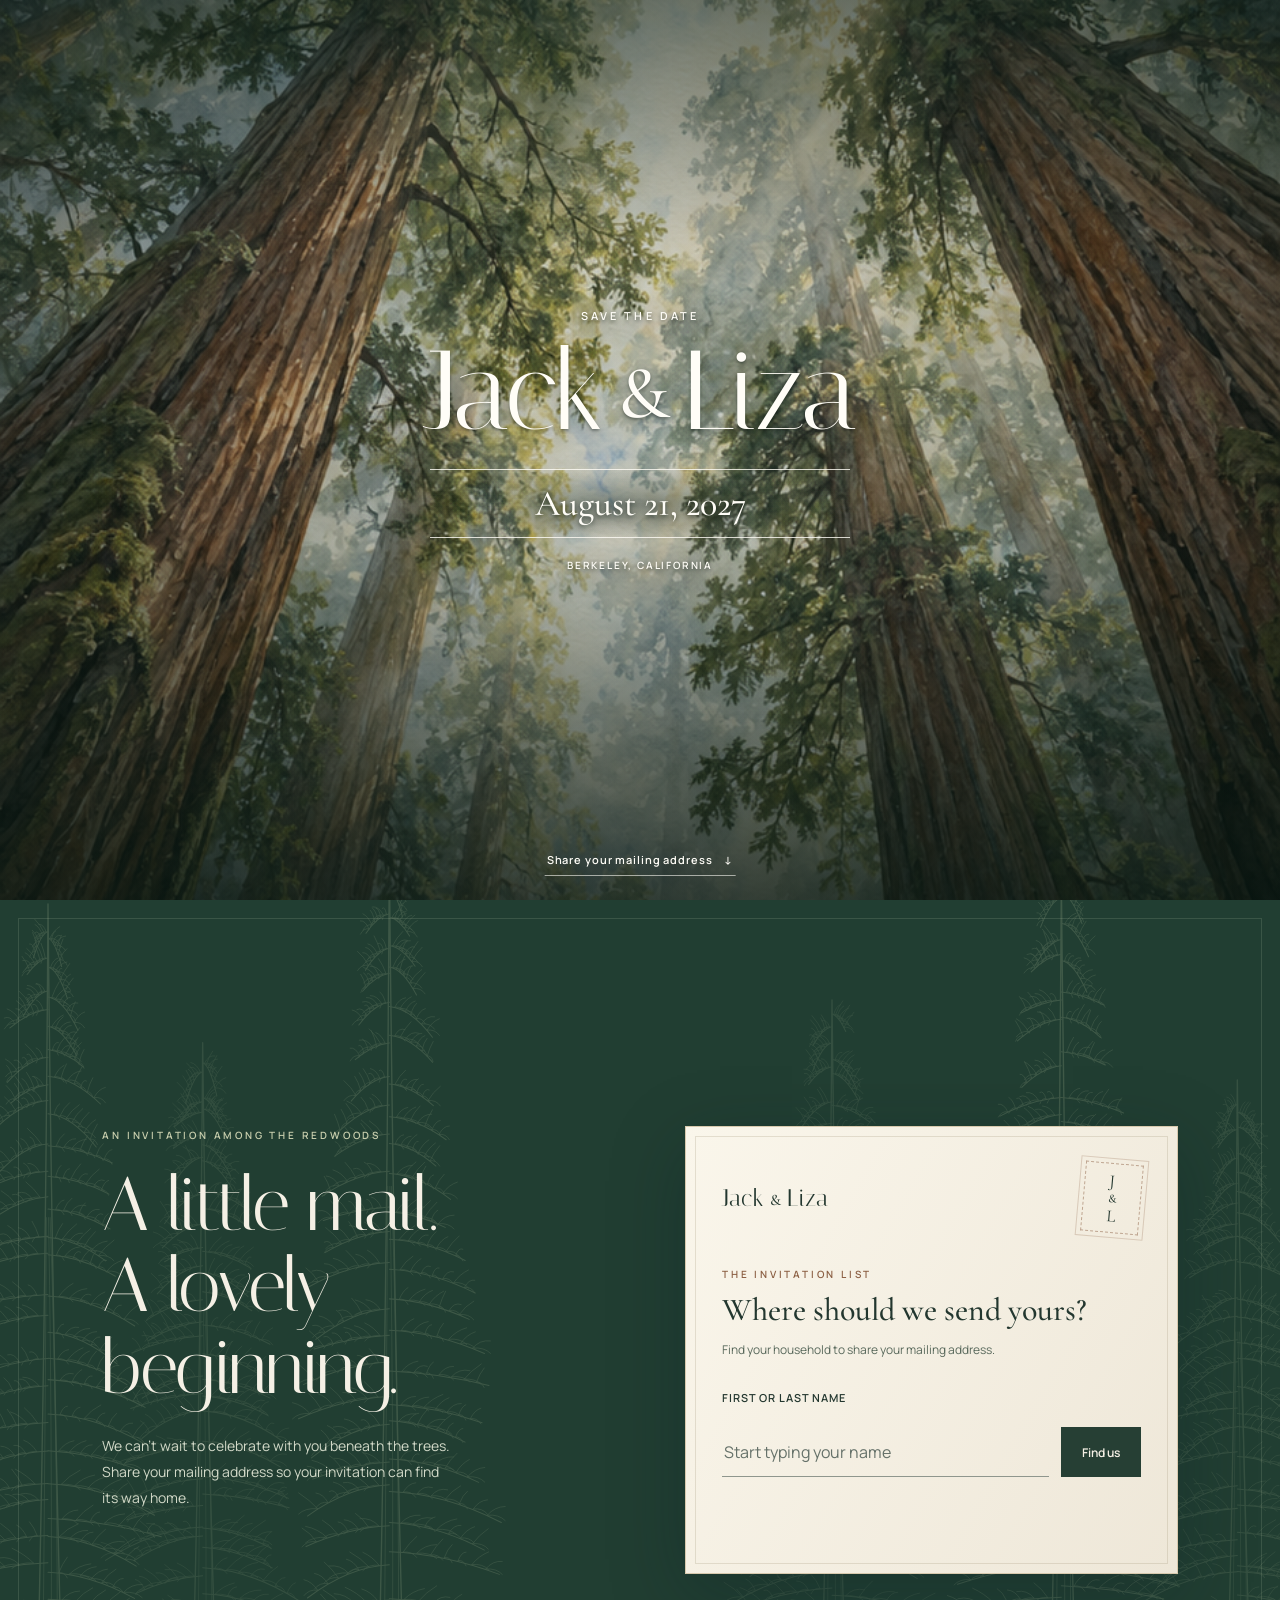
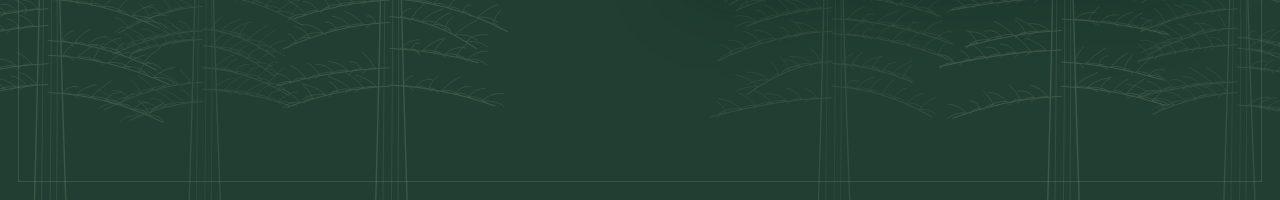
==== commit 2a2e4599: "intro" ====
--- a/index.html
+++ b/index.html
@@ -2,6 +2,7 @@
 <html lang="en">
 <head>
   <meta charset="utf-8" />
+  <script>document.documentElement.classList.add('js');</script>
   <meta name="viewport" content="width=device-width, initial-scale=1" />
   <title>Jack &amp; Liza — Save the Date</title>
   <meta name="description" content="Save the date for Jack and Liza's wedding in Berkeley, California." />
@@ -25,7 +26,14 @@
 <body>
   <main>
     <section class="save-hero" aria-labelledby="save-title">
-      <img class="save-hero__art" src="./assets/redwood-canopy-watercolor.png" alt="A watercolor view looking upward through a grove of towering California redwoods" />
+      <div class="hero-reveal" aria-hidden="true">
+        <div class="hero-reveal__mark">
+          <span>Save the date</span>
+          <strong>J <i>&amp;</i> L</strong>
+          <b></b>
+        </div>
+      </div>
+      <img class="save-hero__art" src="./assets/redwood-canopy-watercolor.png" alt="A watercolor view looking upward through a grove of towering California redwoods" fetchpriority="high" decoding="async" />
       <div class="save-hero__wash" aria-hidden="true"></div>
       <div class="save-hero__content">
         <p class="save-kicker">Save the date</p>
--- a/save-date.css
+++ b/save-date.css
@@ -9,6 +9,25 @@
 button:focus-visible,input:focus-visible { outline:2px solid #a5693e; outline-offset:4px; }
 .save-hero { position:relative; min-height:100svh; overflow:hidden; display:grid; place-items:center; isolation:isolate; color:#fffdf7; background:#213e32; }
 .save-hero__art { position:absolute; inset:0; z-index:-3; width:100%; height:100%; object-fit:cover; object-position:center; animation:settle 1.8s cubic-bezier(.2,.7,.2,1) both; }
+.hero-reveal { display:none; }
+.js .hero-reveal { position:absolute; inset:0; z-index:10; display:grid; place-items:center; pointer-events:none; visibility:visible; transition:visibility 0s linear 1.45s; }
+.js .hero-reveal::before,.js .hero-reveal::after { content:""; position:absolute; inset-block:0; width:51%; background:#213e32; transition:transform 1.25s cubic-bezier(.76,0,.24,1); }
+.js .hero-reveal::before { left:0; }
+.js .hero-reveal::after { right:0; }
+.hero-reveal__mark { position:relative; z-index:1; min-width:180px; display:grid; justify-items:center; gap:16px; color:#f5f0e5; text-align:center; transition:opacity .38s ease,transform .5s ease; }
+.hero-reveal__mark span { font-size:10px; font-weight:600; letter-spacing:.3em; text-transform:uppercase; }
+.hero-reveal__mark strong { font-family:var(--serif); font-size:48px; font-weight:400; line-height:1; letter-spacing:.02em; }
+.hero-reveal__mark i { font-family:"Cormorant Garamond",Georgia,serif; font-size:.72em; font-style:normal; }
+.hero-reveal__mark b { width:100%; height:1px; overflow:hidden; position:relative; background:rgba(245,240,229,.24); }
+.hero-reveal__mark b::after { content:""; position:absolute; inset:0; background:#f5f0e5; transform-origin:left; animation:reveal-line 1.4s ease-in-out infinite; }
+.js .save-hero__art { opacity:0; transform:scale(1.06); animation:none; transition:opacity .7s ease .12s,transform 1.8s cubic-bezier(.2,.7,.2,1); }
+.js .save-hero__content,.js .address-trigger { opacity:0; transform:translateY(16px); transition:opacity .7s ease .68s,transform .9s cubic-bezier(.2,.7,.2,1) .68s; }
+.js.hero-ready .hero-reveal { visibility:hidden; }
+.js.hero-ready .hero-reveal::before { transform:translateX(-101%); }
+.js.hero-ready .hero-reveal::after { transform:translateX(101%); }
+.js.hero-ready .hero-reveal__mark { opacity:0; transform:translateY(-8px); }
+.js.hero-ready .save-hero__art { opacity:1; transform:scale(1); }
+.js.hero-ready .save-hero__content,.js.hero-ready .address-trigger { opacity:1; transform:none; }
 .save-hero__wash { position:absolute; inset:0; z-index:-2; background:radial-gradient(circle at 50% 42%,rgba(20,38,31,.12) 0 18%,rgba(15,32,26,.28) 52%,rgba(9,23,18,.62) 100%),linear-gradient(180deg,rgba(12,29,23,.48),rgba(16,33,27,.08) 30%,rgba(16,33,27,.12) 62%,rgba(8,22,17,.72)); }
 .save-hero__content { width:min(92%,620px); padding:60px 10px 116px; text-align:center; text-shadow:0 2px 4px rgba(5,17,12,.58),0 7px 24px rgba(5,17,12,.5); }
 .save-kicker,.section-kicker { margin:0 0 20px; font-size:11px; font-weight:600; letter-spacing:.28em; text-transform:uppercase; }
@@ -88,9 +107,10 @@
 .address-section.is-complete .calendar-link:hover { background:#e9dfcd; }
 .address-section.is-complete .address-thanks button { color:#fffdf7; border-color:rgba(255,253,247,.7); }
 @keyframes settle { from { scale:1.08; opacity:.55; } to { scale:1.01; opacity:1; } }
+@keyframes reveal-line { 0% { transform:scaleX(0); } 55% { transform:scaleX(1); transform-origin:left; } 56% { transform-origin:right; } 100% { transform:scaleX(0); transform-origin:right; } }
 @media (min-width:780px) { .save-hero__content { padding-bottom:80px; } .address-section { padding:100px 8vw; grid-template-columns:1fr 1fr; gap:7vw; } .address-panel { align-self:center; } }
 @media (max-width:480px) { .save-hero__art { object-fit:fill; } .save-hero h1 { display:grid; grid-template-columns:minmax(0,1fr); justify-items:center; gap:10px; } .save-hero h1 i { margin:0; line-height:.58; } .address-panel { padding:28px 24px; } .save-hero__content { padding-top:95px; } .field-grid { grid-template-columns:1fr .65fr; } .field-grid label:first-child { grid-column:1/-1; } }
-@media (prefers-reduced-motion:reduce) { html { scroll-behavior:auto; } .save-hero__art { animation:none; } }
+@media (prefers-reduced-motion:reduce) { html { scroll-behavior:auto; } .save-hero__art { animation:none; } .hero-reveal__mark b::after { animation:none; } .js .hero-reveal,.js .hero-reveal::before,.js .hero-reveal::after,.js .hero-reveal__mark,.js .save-hero__art,.js .save-hero__content,.js .address-trigger { transition-duration:.01ms; transition-delay:0s; } }
 
 @media (max-height:600px) and (min-width:481px) { .save-hero { min-height:650px; } }
 
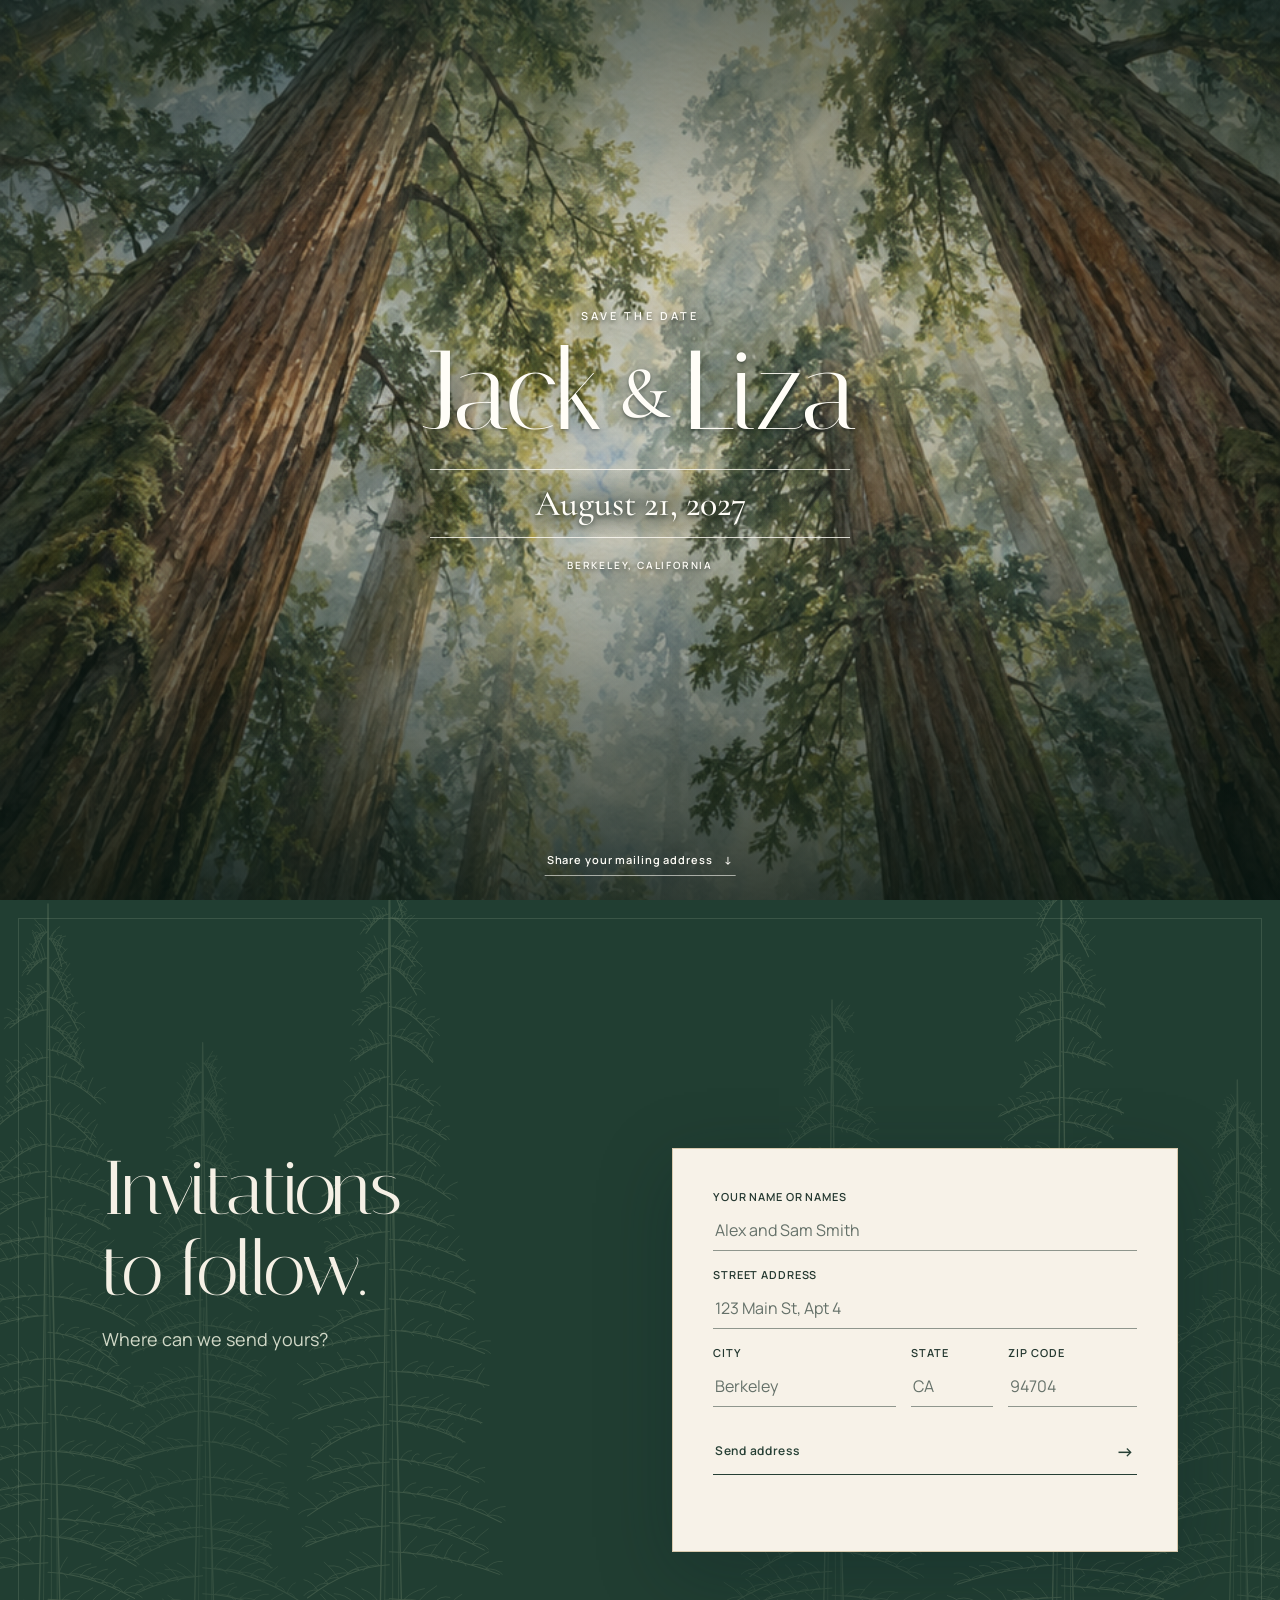
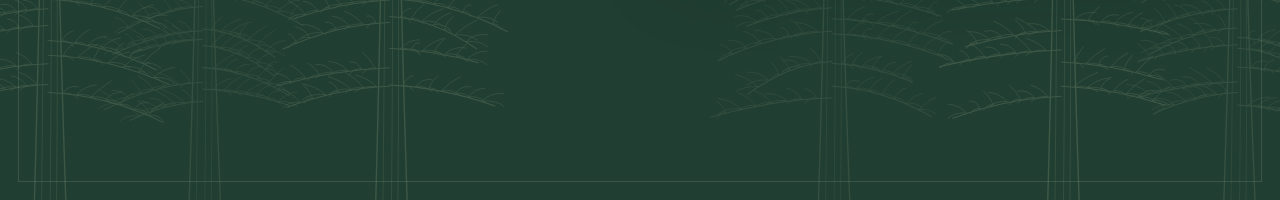
==== commit 9d81743f: "Simplify address collection" ====
--- a/index.html
+++ b/index.html
@@ -46,45 +46,28 @@
 
     <section class="address-section" id="mailing-address" aria-labelledby="address-title">
       <div class="address-intro">
-        <p class="section-kicker">An invitation among the redwoods</p>
-        <h2 id="address-title">A little mail.<br>A lovely beginning.</h2>
-        <p>We can’t wait to celebrate with you beneath the trees. Share your mailing address so your invitation can find its way home.</p>
+        <h2 id="address-title">Invitations<br>to follow.</h2>
+        <p>Where can we send yours?</p>
       </div>
       <div class="address-panel">
-        <div class="postcard-heading"><span class="postcard-names">Jack <i class="name-ampersand">&amp;</i> Liza</span><span class="postcard-stamp" aria-hidden="true">J <i class="name-ampersand">&amp;</i> L</span></div>
-        <p class="section-kicker">The invitation list</p>
-        <h3 class="form-title">Where should we send yours?</h3>
-        <p class="form-note">Find your household to share your mailing address.</p>
-        <form class="party-search" data-party-search-form>
-          <label for="party-search">First or last name</label>
-          <div class="search-row">
-            <input id="party-search" name="partySearch" type="search" autocomplete="name" placeholder="Start typing your name" minlength="2" required />
-            <button type="submit">Find us</button>
-          </div>
-          <p class="form-status" data-search-status role="status"></p>
-        </form>
-        <div class="party-results" data-party-results aria-live="polite"></div>
-        <form class="mailing-form" data-address-form autocomplete="on" hidden>
-          <div class="selected-household"><p class="selected-party">Mailing address for <strong data-selected-party></strong></p><button class="change-household" type="button" data-change-household>Change household</button></div>
+        <form class="mailing-form" data-address-form autocomplete="on">
+          <label for="mailing-name">Your name or names<input id="mailing-name" name="name" type="text" autocomplete="name" autocapitalize="words" placeholder="Alex and Sam Smith" required /></label>
           <input type="text" name="website" tabindex="-1" autocomplete="off" aria-label="Leave this field empty" class="honey" aria-hidden="true" />
           <input type="hidden" name="loadedAt" data-loaded-at />
-          <label for="mailing-street">Street address<input id="mailing-street" name="street" type="text" autocomplete="section-mailing shipping address-line1" autocapitalize="words" placeholder="Street address, apartment or suite" required /></label>
+          <label for="mailing-street">Street address<input id="mailing-street" name="street" type="text" autocomplete="section-mailing shipping address-line1" autocapitalize="words" placeholder="123 Main St, Apt 4" required /></label>
           <div class="field-grid">
-            <label for="mailing-city">City<input id="mailing-city" name="city" type="text" autocomplete="section-mailing shipping address-level2" autocapitalize="words" required /></label>
+            <label for="mailing-city">City<input id="mailing-city" name="city" type="text" autocomplete="section-mailing shipping address-level2" autocapitalize="words" placeholder="Berkeley" required /></label>
             <label for="mailing-state">State<input id="mailing-state" name="state" type="text" autocomplete="section-mailing shipping address-level1" autocapitalize="characters" maxlength="2" placeholder="CA" required /></label>
-            <label for="mailing-zip">ZIP code<input id="mailing-zip" name="zip" type="text" autocomplete="section-mailing shipping postal-code" inputmode="numeric" required /></label>
+            <label for="mailing-zip">ZIP code<input id="mailing-zip" name="zip" type="text" autocomplete="section-mailing shipping postal-code" inputmode="numeric" placeholder="94704" required /></label>
           </div>
-          <button class="save-address" type="submit">Save our address <span aria-hidden="true">→</span></button>
+          <button class="save-address" type="submit">Send address <span aria-hidden="true">→</span></button>
           <p class="form-status" data-address-status role="status"></p>
         </form>
         <div class="address-thanks" data-address-thanks tabindex="-1" hidden>
-          <p class="section-kicker">Your address is saved</p>
-          <h3>Now save the date.</h3>
+          <h3>Thank you!</h3>
           <p class="address-thanks__date"><time datetime="2027-08-21">August 21, 2027</time><span aria-hidden="true">·</span> Berkeley, California</p>
-          <p>Thank you—we’ll know where to send your invitation. We can’t wait to celebrate with you.</p>
           <div class="address-thanks__actions">
             <a class="calendar-link" href="./assets/jack-liza-save-the-date.ics" download>Add to calendar <span aria-hidden="true">↓</span></a>
-            <button type="button" data-edit-address>Edit address</button>
           </div>
         </div>
       </div>
--- a/save-date.css
+++ b/save-date.css
@@ -6,7 +6,7 @@
 button,input { font:inherit; }
 button { cursor:pointer; }
 button,input { -webkit-tap-highlight-color:transparent; }
-button:focus-visible,input:focus-visible { outline:2px solid #a5693e; outline-offset:4px; }
+button:focus-visible,input:focus-visible { outline:2px solid #91a58a; outline-offset:4px; }
 .save-hero { position:relative; min-height:100svh; overflow:hidden; display:grid; place-items:center; isolation:isolate; color:#fffdf7; background:#213e32; }
 .save-hero__art { position:absolute; inset:0; z-index:-3; width:100%; height:100%; object-fit:cover; object-position:center; animation:settle 1.8s cubic-bezier(.2,.7,.2,1) both; }
 .hero-reveal { display:none; }
@@ -40,16 +40,16 @@
 .save-location { margin:20px 0 0; color:inherit; font-size:10px; font-weight:600; letter-spacing:.18em; text-transform:uppercase; }
 .address-trigger { position:absolute; left:50%; bottom:max(24px,env(safe-area-inset-bottom)); translate:-50% 0; width:max-content; padding:12px 2px 8px; color:#fffdf7; background:transparent; border:0; border-bottom:1px solid rgba(255,253,247,.58); font-size:11px; font-weight:600; letter-spacing:.08em; text-decoration:none; }
 .address-trigger span { margin-left:9px; }
-.address-section { position:relative; isolation:isolate; min-height:100svh; padding:88px 24px; display:grid; align-content:center; gap:46px; background:#213e32; color:var(--cream); overflow:hidden; }
+.address-section { position:relative; isolation:isolate; min-height:100svh; padding:64px 24px; display:grid; align-content:center; gap:30px; background:#213e32; color:var(--cream); overflow:hidden; }
 .address-section::before { content:""; position:absolute; inset:0; z-index:-1; background:url("./assets/redwood-linework.svg") center bottom / cover no-repeat; opacity:.23; pointer-events:none; }
 .address-section::after { content:""; position:absolute; inset:18px; border:1px solid #b9c5a42b; pointer-events:none; }
-.address-intro { max-width:560px; padding-bottom:24px; }
+.address-intro { max-width:560px; }
 .section-kicker { color:var(--rust); font-size:10px; line-height:1.8; }
 .address-intro .section-kicker { color:#c9cfae; max-width:290px; }
 .address-intro h2,.address-thanks h3 { margin:0; font-family:var(--serif); font-size:clamp(44px,6vw,76px); font-weight:400; line-height:1.07; letter-spacing:-.035em; }
-.address-intro>p:last-child,.address-thanks>p:not(.section-kicker) { max-width:350px; margin:25px 0 0; color:#d2d9c8; font-size:14px; line-height:1.85; }
-.address-panel { container-type:inline-size; min-width:0; position:relative; width:100%; max-width:620px; padding:36px; color:var(--ink); background:linear-gradient(120deg,#faf6eb,#eee7d8); border:1px solid #d8c9ad; box-shadow:0 20px 70px #071d2540; }
-.address-panel::before { content:""; position:absolute; inset:9px; border:1px solid #9b8d703d; pointer-events:none; }
+.address-intro>p:last-child,.address-thanks>p:not(.section-kicker) { max-width:350px; margin:14px 0 0; color:#d2d9c8; font-size:18px; line-height:1.6; }
+.address-panel { container-type:inline-size; min-width:0; position:relative; width:100%; max-width:620px; padding:clamp(24px,3.5vw,40px); color:var(--ink); background:#f7f2e8; border:1px solid #d8c9ad; box-shadow:0 20px 70px #071d2540; }
+
 .postcard-names { white-space:nowrap; }
 .postcard-names .name-ampersand { display:inline-block; font-size:.66em; line-height:.72; vertical-align:.08em; }
 .postcard-heading { display:flex; align-items:center; justify-content:space-between; gap:20px; margin-bottom:32px; font-family:var(--serif); font-size:24px; }
@@ -58,7 +58,7 @@
 .address-panel .section-kicker { margin-bottom:9px; }
 .form-title { margin:0; font-family:"Cormorant Garamond",Georgia,serif; font-size:32px; font-weight:500; line-height:1.12; }
 .form-note { margin:12px 0 30px; color:#59695c; font-size:12px; line-height:1.7; }
-.address-thanks { margin-top:25px; }
+.address-thanks { margin-top:0; }
 .address-thanks h3 { font-size:44px; }
 .address-thanks>p:not(.section-kicker) { color:#59695c; }
 .address-thanks__date { display:flex; flex-wrap:wrap; gap:7px; font-family:"Cormorant Garamond",Georgia,serif; font-size:21px !important; font-weight:500; }
@@ -66,28 +66,20 @@
 .calendar-link { min-height:50px; padding:0 20px; display:inline-flex; align-items:center; gap:22px; color:var(--cream); background:var(--forest); border:1px solid var(--forest); font-size:12px; font-weight:600; text-decoration:none; }
 .calendar-link:hover { background:#3e5c44; }
 form { display:grid; gap:22px; }
-label { display:grid; gap:9px; font-size:11px; font-weight:600; letter-spacing:.08em; text-transform:uppercase; }
-input { width:100%; min-width:0; min-height:50px; padding:12px 2px; color:var(--ink); background:transparent; border:0; border-bottom:1px solid #8f968d; border-radius:0; outline:0; font-size:16px; letter-spacing:0; text-transform:none; }
+label { display:grid; gap:5px; font-size:11px; font-weight:600; letter-spacing:.08em; text-transform:uppercase; }
+input { width:100%; min-width:0; min-height:42px; padding:8px 2px; color:var(--ink); background:transparent; border:0; border-bottom:1px solid #8f968d; border-radius:0; outline:0; font-size:16px; letter-spacing:0; text-transform:none; }
 input::placeholder { font-size:clamp(11px,3.6vw,16px); font-size:clamp(11px,4.4cqi,16px); font-weight:400; opacity:1; color:#657169; }
-input:focus { border-color:var(--forest); box-shadow:0 1px var(--forest); }
-.search-row { display:grid; grid-template-columns:minmax(0,1fr) auto; gap:12px; }
-.search-row button,.save-address { min-height:50px; padding:0 20px; color:var(--cream); background:var(--forest); border:1px solid var(--forest); font-size:12px; font-weight:600; }
-.party-results { display:grid; gap:10px; margin-top:18px; }
-.party-choice { width:100%; padding:17px 18px; display:flex; justify-content:space-between; color:var(--ink); background:rgba(255,253,247,.56); border:1px solid var(--line); text-align:left; }
-.mailing-form { margin-top:34px; }
-.selected-party { margin:0; padding-bottom:18px; border-bottom:1px solid var(--line); color:#657169; font-size:13px; }
-.selected-party strong { color:var(--ink); }
-.selected-household { display:grid; gap:12px; }
-.change-household { justify-self:start; padding:4px 0; border:0; border-bottom:1px solid var(--rust); color:var(--rust); background:transparent; font-size:12px; }
+input:focus { border-color:#91a58a; box-shadow:0 1px #91a58a; }
+.mailing-form { margin-top:0; gap:16px; }
 button { transition:background-color .2s,color .2s; }
-.search-row button:hover,.save-address:hover { background:#3e5c44; }
-.party-choice:hover { background:#e2e6d8; }
 .field-grid { display:grid; grid-template-columns:minmax(0,1fr) minmax(0,.45fr) minmax(0,.7fr); gap:15px; }
-.save-address { margin-top:8px; justify-self:start; }
-.save-address span { margin-left:28px; }
+.save-address { display:inline-flex; align-items:center; justify-content:space-between; gap:28px; min-height:48px; width:100%; margin-top:4px; padding:0 2px; justify-self:stretch; color:var(--forest); background:transparent; border:0; border-bottom:1px solid var(--forest); font:600 12px var(--sans); letter-spacing:.06em; cursor:pointer; }
+.save-address:hover { color:#6c806b; border-color:#6c806b; }
+.save-address:focus-visible { outline:2px solid #91a58a; outline-offset:4px; }
+.save-address:disabled { cursor:wait; }
+.save-address span { font-size:18px; line-height:1; }
 .form-status { min-height:20px; margin:0; color:#657169; font-size:13px; line-height:1.5; }
 .form-status.error { color:#963c31; }
-.address-thanks button { padding:0 0 6px; color:var(--ink); background:transparent; border:0; border-bottom:1px solid var(--ink); font-size:12px; }
 .honey { position:absolute; left:-9999px; opacity:0; }
 .is-loading { opacity:.62; cursor:wait; }
 .address-section.is-complete { min-height:100svh; grid-template-columns:1fr; place-items:center; background:linear-gradient(180deg,rgba(12,25,20,.18),rgba(10,24,18,.58)),url("./assets/jack-liza-field.jpg") center 48% / cover no-repeat; }
@@ -105,10 +97,9 @@
 .address-section.is-complete .address-thanks__actions { justify-content:center; }
 .address-section.is-complete .calendar-link { color:var(--forest); background:#fffaf0; border-color:#fffaf0; }
 .address-section.is-complete .calendar-link:hover { background:#e9dfcd; }
-.address-section.is-complete .address-thanks button { color:#fffdf7; border-color:rgba(255,253,247,.7); }
 @keyframes settle { from { scale:1.08; opacity:.55; } to { scale:1.01; opacity:1; } }
 @keyframes reveal-line { 0% { transform:scaleX(0); } 55% { transform:scaleX(1); transform-origin:left; } 56% { transform-origin:right; } 100% { transform:scaleX(0); transform-origin:right; } }
-@media (min-width:780px) { .save-hero__content { padding-bottom:80px; } .address-section { padding:100px 8vw; grid-template-columns:1fr 1fr; gap:7vw; } .address-panel { align-self:center; } }
+@media (min-width:780px) { .save-hero__content { padding-bottom:80px; } .address-section { padding:72px 8vw; grid-template-columns:1fr 1fr; gap:5vw; } .address-panel { align-self:center; } }
 @media (max-width:480px) { .save-hero__art { object-fit:fill; } .save-hero h1 { display:grid; grid-template-columns:minmax(0,1fr); justify-items:center; gap:10px; } .save-hero h1 i { margin:0; line-height:.58; } .address-panel { padding:28px 24px; } .save-hero__content { padding-top:95px; } .field-grid { grid-template-columns:1fr .65fr; } .field-grid label:first-child { grid-column:1/-1; } }
 @media (prefers-reduced-motion:reduce) { html { scroll-behavior:auto; } .save-hero__art { animation:none; } .hero-reveal__mark b::after { animation:none; } .js .hero-reveal,.js .hero-reveal::before,.js .hero-reveal::after,.js .hero-reveal__mark,.js .save-hero__art,.js .save-hero__content,.js .address-trigger { transition-duration:.01ms; transition-delay:0s; } }
 
@@ -116,22 +107,20 @@
 
 /* Keep the grove at a natural scale and the invitation comfortable on phones. */
 @media (max-width:779px) {
-  .address-section { padding:64px clamp(20px,6vw,40px); gap:32px; }
+  .address-section { padding:48px clamp(20px,6vw,40px); gap:24px; }
   .address-section::before { background-size:auto 850px; background-position:center bottom; opacity:.18; }
   .address-section::after { inset:12px; }
   .address-intro { padding-bottom:0; }
   .address-intro h2 { font-size:clamp(38px,9.7vw,64px); }
-  .address-intro>p:last-child { max-width:420px; margin-top:22px; }
+  .address-intro>p:last-child { max-width:420px; margin-top:14px; }
   .address-panel { justify-self:center; }
 }
 @media (max-width:480px) {
   .postcard-heading { gap:12px; font-size:clamp(22px,6vw,28px); }
   .postcard-stamp { width:44px; height:58px; }
-  .search-row { grid-template-columns:minmax(0,1fr); gap:14px; }
-  .search-row button { width:100%; }
   .field-grid { grid-template-columns:minmax(0,1fr) minmax(0,.8fr); }
   .form-title { font-size:clamp(27px,7.5vw,32px); }
-  .save-address { width:100%; padding:0 12px; }
+  .save-address { width:100%; padding:0 2px; }
   .save-address span { margin-left:12px; }
   .address-section.is-complete { background-position:52% center; }
   .address-section.is-complete .address-panel { padding:34px 24px; }
@@ -142,6 +131,4 @@
 }
 
 @container (max-width:360px) {
-  .search-row { grid-template-columns:minmax(0,1fr); gap:14px; }
-  .search-row button { width:100%; }
 }
